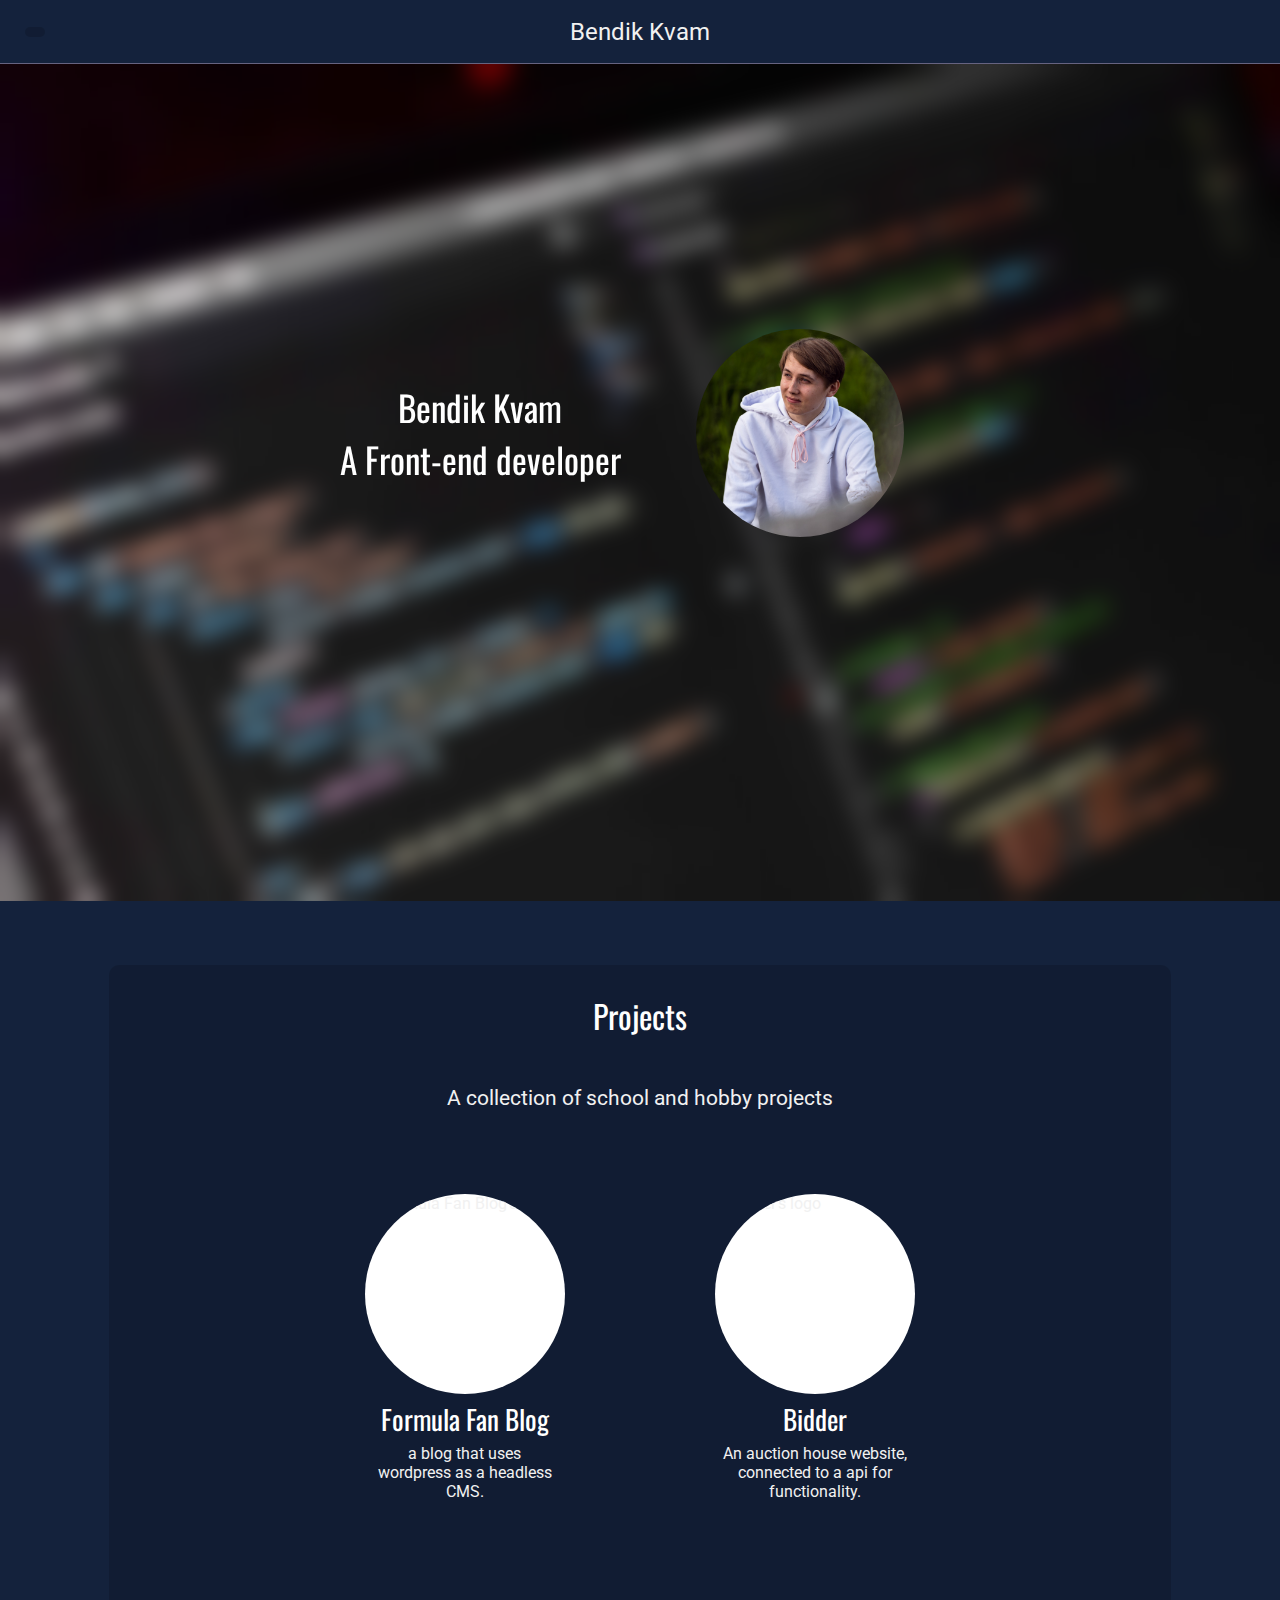
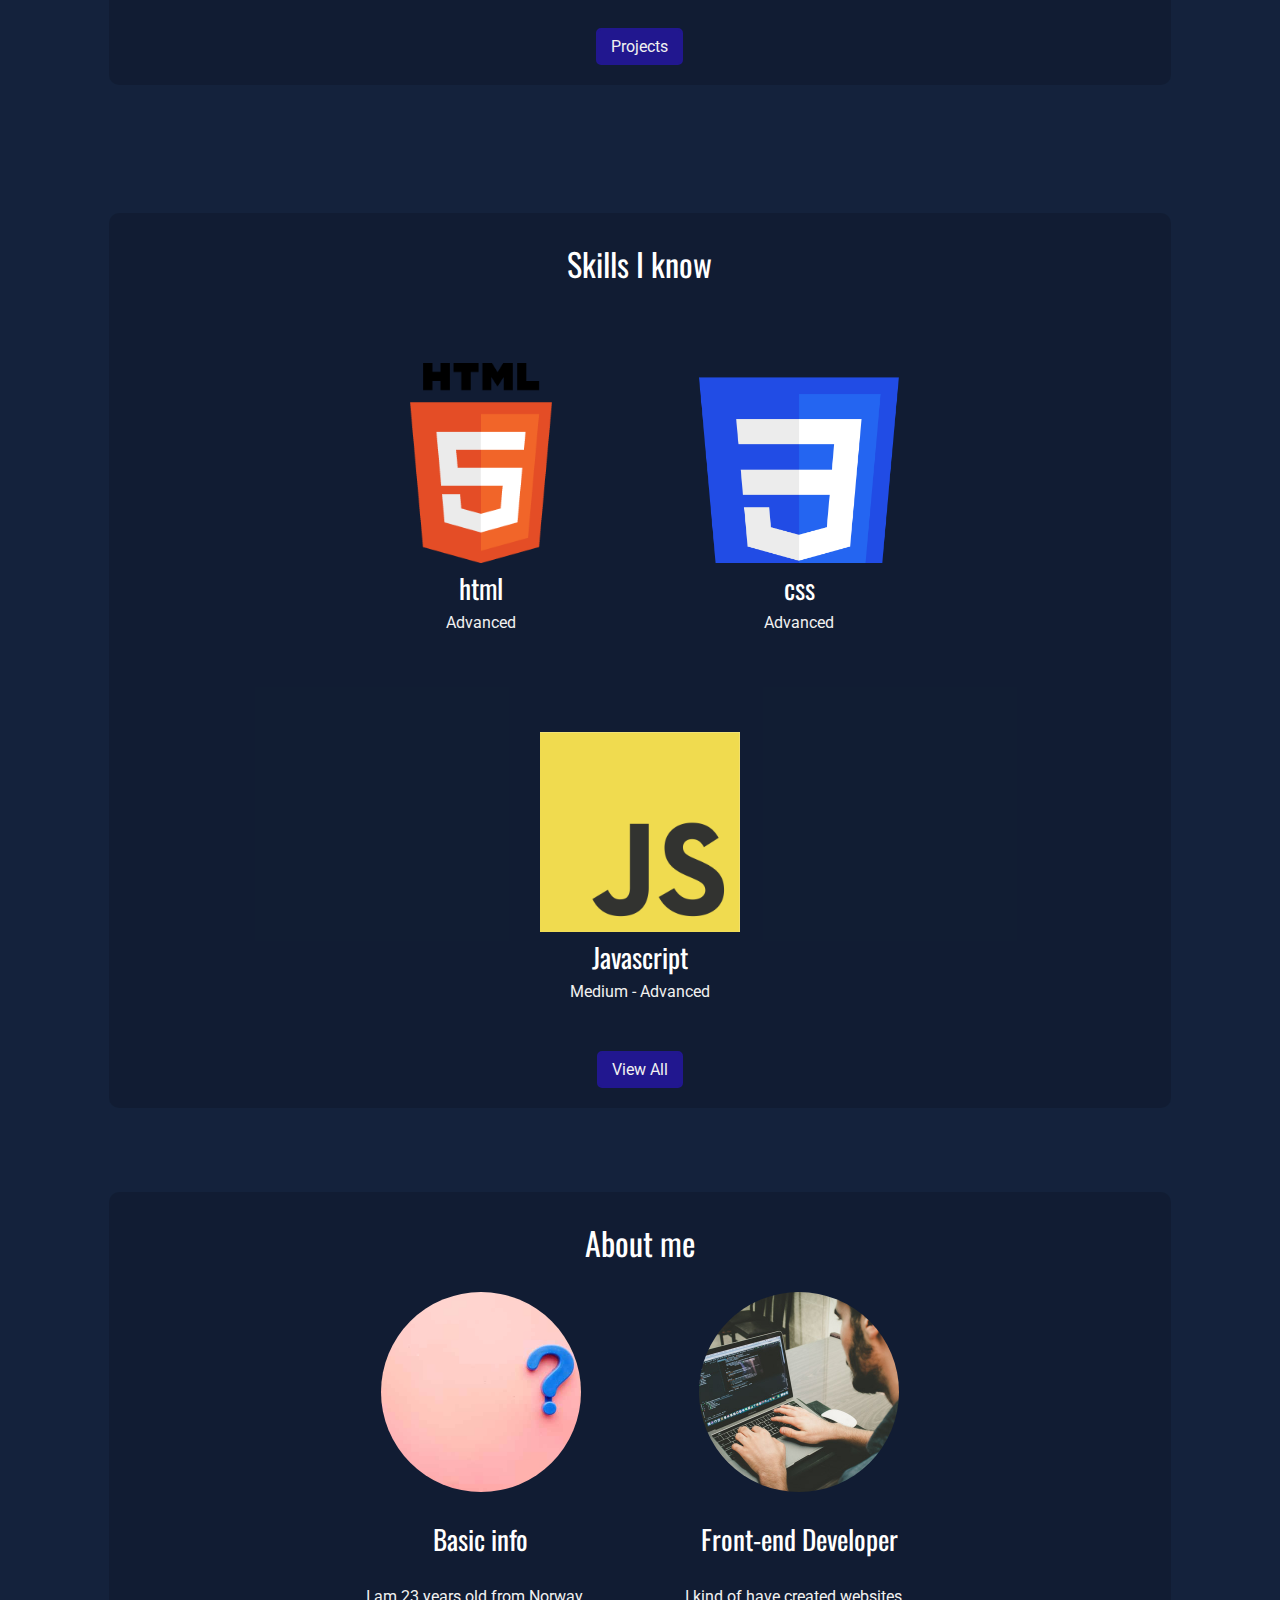
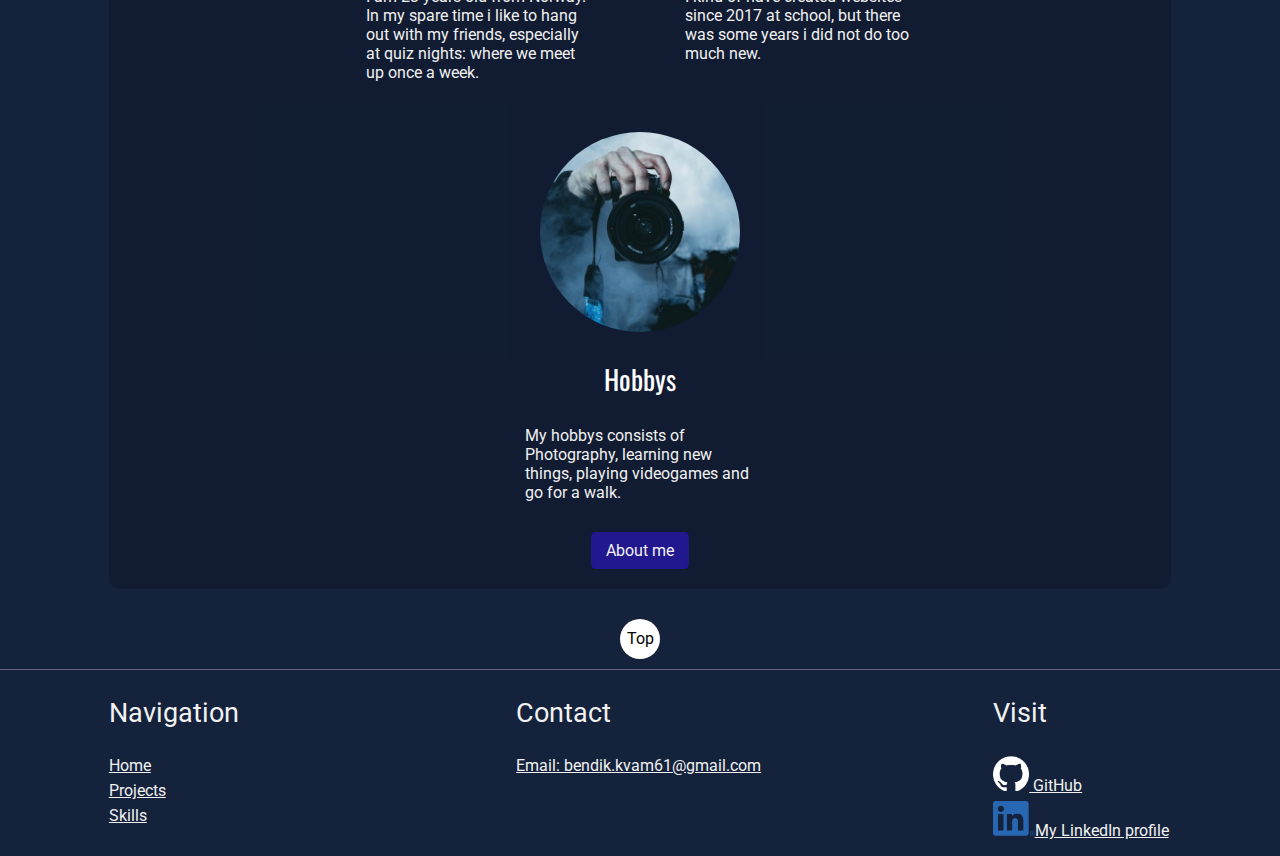
==== index.html @ dc1ea897 "Merge pull request #5 from puggen1/metaAndSEO" ====
<!DOCTYPE html>
<html lang="en">
<head>
    <meta charset="UTF-8">
    <meta http-equiv="X-UA-Compatible" content="IE=edge">
    <meta name="viewport" content="width=device-width, initial-scale=1.0">
    <meta name="description" content="This is my(Bendik kvam)'s Portfolio website, here you can find links to some of my projects. You can also find information about me, what skills i know, or contact me">
    <link rel="stylesheet" href="./assets/style/style.css">
    <link rel="preconnect" href="https://fonts.googleapis.com">
<link rel="preconnect" href="https://fonts.gstatic.com" crossorigin>
<link href="https://fonts.googleapis.com/css2?family=Oswald&family=Roboto&display=swap" rel="stylesheet">
<script src="https://kit.fontawesome.com/17aae2f01b.js" crossorigin="anonymous"></script>   

    <title>Bendik Kvam | Portfolio</title>
</head>
<body>
    <header id="top">
        <label for="navigation"> <i class="fas fa-bars"></i></label>
        <nav id="navigation">
            <button id="backNav">back icon</button>
            <p>Show me....</p>
            <ul>
                <li><a href="./index.html">Home</a></li>
                <li><a href="./projects.html">Projects</a></li>
                <li> <a href="./aboutMe.html">About me</a></li>
                <li><a href="./skills.html">My Skills</a></li>
                <li> <a href="./contact.html">Contact me</a></li>
            </ul>
        </nav>
        <a href="./index.html" id="logo">Bendik Kvam</a>
    </header>
    <main>
        <section id="hero">
            <div class="blurredBackground">
            <!--background image, blurred-->
            <h1>Bendik Kvam <br> A Front-end developer</h1>
            <img src="./assets/img/DSC00235.jpg" id="heroMe" class="rounded" alt="a picture of me(Bendik) looking to the left of the camera">
            <a href="#projectTop" id="scrollDown" aria-label="Button to scroll down to more content"><i class="fas fa-chevron-down"></i></a>
        </div>
        </section>
        <section class="content" id="projectTop">
            <h2>Projects</h2>
            <p class="subHeader">A collection of school and hobby projects</p>
            <div id="projects" class="changingContent">
               
            <!--json content here-->
            </div>
            <a class="button" href="projects.html">Projects</a>
        </section>
        <sectcion class="content">
            <h2>Skills I know</h2>
            <div id="skills" class="changingContent">
                <!--json content here-->
                
            </div>
            <a href="./skills.html" class="button">View All</a>
        </sectcion>
        <section class="content">
            <h2>
                About me
            </h2>
            <div  class="changingContent">
                <!--json content here-->
                <div id="aboutMe">

                </div>
                  
            </div>
            <a href="./aboutMe.html" class="button">About me</a>
        </section>
       
        <a href="#top" class="toTop">Top</a>
    </main>
    <footer>
        <section class="navigation">
            <h3>Navigation</h3>
            <ul>
                <li><a href="./index.html">Home</a></li>
                <li><a href="./projects.html">Projects</a></li>
                <li><a href="./skills.html">Skills</a></li>
            </ul>
        </section>
        <section class="contact">
            <h3>Contact</h3>
               <a href="mailto:bendik.kvam61@gmail.com">Email: bendik.kvam61@gmail.com</a>
        </section>
        <section class="visit">
            <h3>Visit</h3>
            <ul>
                <li><a href="https://www.github.com/puggen1"><img src="./assets/img/github-mark-white.png" alt="the GitHub logo"> GitHub</a></li>
                <li><a href="https://www.linkedin.com/in/bendik-kvam/"><img src="./assets/img/LI-In-Bug.png" alt="the LinkedIn logo">My LinkedIn profile</a></li>
            </ul>
        </section>
    </footer>
    <script type="module" src="./assets/js/script.js"></script>

</body>
</html>
---- assets/style/style.css ----
:root{
    --box-background: rgba(0,0,0,0.15);
    --main-color: #14223C;
    --button-color: #21178F;
}
html{
    scroll-behavior: smooth;
}
body{
    background-color:var(--main-color);
    margin: 0px;
    display: grid;
    grid-template-rows: auto 1fr auto;
    min-height: 100vh;
}
main{
    display: grid;
    
}
/*header*/
header{
    display: grid;
    grid-template-columns: 50px 4fr 50px;
    justify-content: space-between;
    align-items: center;
    margin: 0px;
    padding: 0px 10px;
    height: 7vh;
    border-bottom: solid 1px #666380;
    justify-items: center;
}
header #logo{
    text-decoration: none;
    margin: 0px;
    font-size: 1.5rem;
    text-align: center;
}
header i{
    color: white;
}
#toggler{
    visibility: hidden;
    width: 100%;
}
header label{
    background-color:var(--box-background);
    border-radius: 10px;
    padding: 5px 10px;
}
header label i{
    font-size: 2rem;
    color: #CDC8FF;
}
/*navigation*/
#navigation{
    display: none;
}
/*hero*/
#hero{
    margin: 0px;
    background-image: url(../img/michael-baccin-XopauR-Nagk-unsplash.jpg);
    height: 93vh;
    background-repeat: no-repeat;
    background-size: cover;
   
}
.blurredBackground{
    display: grid;
    grid-template-columns: 1fr 1fr 1fr 1fr;
    grid-template-rows: auto 100px;
    align-items: center;
    justify-items: center;
    margin: 0 auto;
    height: 100%;
    backdrop-filter: blur(12.5px);
    -webkit-backdrop-filter: blur(12.5px);
    color: var(--box-background);
}
.blurredBackground h1{
    grid-column: 2/3;
}
#heroMe{
    grid-column: 3/4;
}

.rounded{
    border-radius: 50%;
    width: 65%;
}
#scrollDown{
    grid-column: 2/4;
    grid-row: 2/3;
}
#scrollDown i{
    color: white;
}
/*text styling*/

h1,h2,h3{
    color: white;
    font-family: 'Oswald', sans-serif;
    font-weight: 400;
}
h1{
    text-align: center;
    font-size: 2.2rem;

}
h2{
    font-size: 2rem;  
}
h3{
    font-size: 1.7rem
}
.subHeader{
    font-size: 1.3rem;
}
p, li, a, footer h3{
    color:#f1f1f1 ;
    font-family: 'Roboto', sans-serif;
    font-weight: 400;

}
#want h2{
text-align: center;
}
footer li, header li{
    list-style: none;
}
/*buttons / link*/
.button{
    background-color:var(--button-color);
    border-radius: 5px;
    padding: 7px 13px;
    text-decoration: none;
    border:solid 2px var(--button-color);

}
.button:hover{
    background-color: transparent;
    border:solid 2px var(--button-color);
}
#backNav{
    background-color:var(--box-background);
    color: #cdc8ff;
    border-radius: 10px;
    padding: 7px 5px;
    border: none;
}

/* content boxes and inside */
#projectTop{
    scroll-margin-top: 90px;
}
.content{
    background-color:var(--box-background);
    border-radius: 10px;
    width: 83%;
    min-height: 80vh;
    margin: 5% auto;
    display: flex;
    flex-direction: column;
    align-items: center;
}
.content:last-of-type{
    margin-bottom: 20px;
}
.content h3, .content p{
    text-align: center;
}
.content .button{
    margin: auto 0 20px 0;
}
.changingContent{
    width:60%;
    justify-content: center;
    display: flex;
    flex-wrap: wrap;
    column-gap: 10%;
    margin: auto;
}

.changingContent article{
    width: 25%;
    margin: 0;
    padding: 0;
    display: flex;
    flex-wrap: wrap;
    flex-direction: column;
    }
.changingContent h3, .changingContent .subHeader{
    text-align: center;
}
.changingContent p{
    text-align: start;
    margin: 0 auto;
    width: 90%;
}
.changingContent img{
    max-width: 100%;
    width: 200px;
    height:200px;
    margin: 0 auto;
    border-radius: 50%;
    object-fit: cover;
}
.changingContent .projectLogo{
    background-color: white;
    margin: auto;
    object-fit:contain;
}
/*project front section*/
.projectFront{
    width: 45%;
    text-decoration: none;
    display: flex;
    flex-direction: column;
}
.projectFront p{
    width: 65%;
    text-align: center;
}
.projectFront h3, .skills h3{
    margin-bottom: 5px;
        margin-top: 5px;
}

/*skills front section */
.skills{
    display: flex;
    flex-direction: column;
    text-align: center;
}
.skills p{
    text-align: center;
}
/*about front section*/
#aboutMe{
    column-gap: 10%;
    display: flex;
    
}
#aboutMe .aboutFront{
    display: flex;
    width: 100%;
    flex-direction: column;
}
/*to top*/
.toTop{
    display: block;
    color: black;
    text-decoration: none;
    background-color: white;
    width: 40px;
    height: 40px;
    box-sizing: border-box;
    border-radius: 50%;
    margin:  10px auto 10px auto;
    position: relative;
    text-align: center;
    line-height: 40px;
}
/* footer */
footer{
   
    width: 100%;
    border-top: solid 1px #666380;
    height: 15vh;
    display: grid;
    grid-template-columns: 8.5% 27.6% 27.6% 27.6% 8.5%;

}

footer > .navigation{
    grid-column: 2/3;
    margin-right: auto;
}
footer > .contact{
    grid-column: 3/4;
    margin: 0 auto;
}
footer > .visit{
    grid-column: 4/5;
    margin-left: auto;
}
footer ul{
    padding-left: 0;
}
footer li{
    margin: 6px 0 6px 0;
}
footer img{
    height: 35px;
    }


/*all project page*/
#allProjectHeader{
    text-align: center;
}
#allProject{
    display: flex;
    flex-wrap: wrap;
    width: 50%;
    margin: 0 auto 0 auto;
    column-gap: 15%;
}
#allProject a{
    display:grid;
    grid-template-areas: "image text";
    grid-template-columns: 33% 66%;
    grid-template-rows: auto;
    align-items: center;
    width: 42.5%;
    height: 150px;
    box-sizing: border-box;
    background-color:var(--box-background);
    padding: 10px 20px;
    border-radius: 5px;
    text-decoration: none;
}
#allProject a img{
grid-area: image;
 margin: 0 auto;
 width: 75px;
 height: 75px;
 background-color: white;
 border-radius: 50%;

}
#allProject .text{
    grid-area: text;
    display: flex;
    flex-direction: column;
    justify-content: space-between;
}
#allProject a h2{
    margin: 0;
    
}
#allProject a p{
    margin: 0;
    grid-area: p;
}
/*about me*/

main#aboutMe{
    flex-direction: column;
}
main#aboutMe section{
    margin: 20px auto;
    border-radius: 10px;
    justify-items: center;
    display: grid;
    grid-template-areas:
    "h2 image"
    "about image"
    "about image";
    grid-template-rows: 0.5fr 2fr 2fr ;
    grid-template-columns: 50% 50%;
    width: 50%;
    min-height: 400px;
    background-color: var(--box-background);
    
}
main#aboutMe section h2{
    grid-area: h2;
    text-align: center;
    margin-top: 5px;
}
main#aboutMe section .aboutContent{
    grid-area: about;
    width: 75%;
}
main#aboutMe section img{
    grid-area: image;
    border-radius: 5px;
    max-width: 90%;
    max-height: 90%;
    margin: auto    ;
    
    
}

/*skills*/
.skills h3, .skills p{
    text-align: center;
}
#skills h3{
    text-align: center;
}
.json{
    display: flex;
    flex-wrap: wrap;
    justify-content: center;
    background-color: var(--box-background);
    column-gap: 10%;
    width: 50%;
    margin: 0 auto;
    border-radius: 10px;
    min-height: 50vh;
    padding: 30px 0px;
}
.skills{
    width: 40%;
    text-align: center;
    margin: 50px 0;
}
.skills img{
    max-width: 100%;
    max-height: 200px;
    margin: 0 auto;
    border-radius: 0px  !important;
}

/*single project page*/

#singleProject{
    width: 50%;
    margin: 10px auto 0px auto;
    display: grid;
    column-gap: 10px;
    grid-template-columns: 66% 33%;
    grid-template-areas: "image image"
    "mainText criterias"
    "mainText links"
    "mainText learned";
}
#singleProject div, #singleProject ul{
    background-color: var(--box-background);
    border-radius: 10px;
}
#bgImage{
    background-image: url("../img/DSC00235.jpg");
    background-repeat: no-repeat;
    background-size:cover;

    grid-area: image;
}
.blur{
    display: grid;
    align-items: center;
    width: 100%;
    background: rgba(255, 255, 255, 0.1) !important;
    backdrop-filter: blur(10px) !important;
    -webkit-backdrop-filter: blur(10px) !important;

}
.screenshot{
    border-radius: 10px;
    margin: 0 auto;
    height: 80%;
    max-width: 100%;
}
#text{
    grid-area: mainText;
    padding: 0px 10% 0px 10%;
    margin-top: 1rem;
    margin-bottom: 1rem;
}
#text h1{
    margin-top: 2px;
    margin-bottom: 7px;
}
#text p:first-of-type{
    margin-top: 0px;
}
.criterias{
    grid-area: criterias;
}
.links{
    grid-area: links;
    list-style: none;
    padding-left: 25px;
    padding-bottom: 10px;

}
.links li{
    
}
.links img{
    max-width: 30px;
    max-height: 30px;
    height: 30px;
    border-radius: 50%;
}
#learned{
    grid-area: learned;
}

/*remove padding from ul*/
#learned, .criterias{
    padding-left: 25px;
    padding-bottom: 10px;
}
ul h2{
margin: 2px 0px 7px 0px;    
}
@media screen and (max-width:1600px){

    #allProject a{
        width: 47.5%;
    }
    #allProject{
        column-gap: 5%;
        width: 60%;
    }
    #aboutMe{
        flex-wrap: wrap;
        row-gap: 50px;
        justify-content: center;
    }
    #aboutMe .aboutFront{
        width: 40%;
    }
    #aboutMe .aboutFront:last-of-type{
        margin-bottom: 30px;
    }
}
@media screen and (max-width: 1440px) {
    #allProject{
        width: 60%;
    }
    #skills section div{
        width: 60%;
    }

}
/*1130 px width*/
/*most for hero front page*/
@media screen and (max-width: 1130px){
    .blurredBackground{
        grid-template-columns: 0.5fr 1fr 1fr 0.5fr;

    }
    .blurredBackground h1{
    }
    #allProject{
        width: 83%;
        column-gap: 1%;
        
    }
    #allProject a{
        width: 49.5%;
        padding:10px 5px
    }
    #projects.changingContent{
        width: 80%;
    }
    main#aboutMe section{
        width: 83%;
    }
}
@media screen and (max-width: 845px) {
    .blurredBackground{
        grid-template-columns: 0.3fr 1fr 1fr 0.3fr;

    }
    #allProject{
        width: 83%;
    }
}

@media screen and (max-width: 768px){
    .blurredBackground{
        grid-template-columns:1fr;
        grid-template-rows: 2fr 1fr auto;
    }
    .blurredBackground h1{
    grid-row: 2/3;
    grid-column: 1/2;
    }
    .blurredBackground #heroMe{
        width: 40%;
        grid-row: 1/2;
        grid-column: 1/2;
    }
    .blurredBackground #scrollDown{
        grid-row: 3/4;
        grid-column: 1/2;
        margin-bottom: 10px;
    }
    .changingContent, .changingContent #aboutMe{
        flex-direction: column;
        align-items: center;
        row-gap: 50px;
        margin-bottom: 20px;
    }
    .projectFront, .skills, #aboutMe .aboutFront{
        
        width: 100%;
    } 
    #skills section div{
        width: 83%;
    }
    #aboutMe section{
        width: 83%;
    }
    #singleProject{
        width: 83%;
        grid-template-columns: 50% 50%;
        grid-template-areas: "image image "
        "mainText mainText"
        "criterias links"
        "learned .";
    }
    #allProject a{
     width: 100%;
     height: 200px;
    }
    #allProject a img{
        height: 100px;
        width: 100px;
    }
    footer{
        grid-template-columns: 5% 45% 45% 5%;
        grid-template-rows: auto auto;
    }
    footer > .contact{
        grid-column: 2/3;
        grid-row: 1/2;
        margin-left: 0;
    }
    footer > .visit{
        grid-column: 3/4;
        grid-row: 1/2;
    }
}

@media screen and (max-width: 425px){
    .blurredBackground{
        grid-template-columns:1fr;
        grid-template-rows: 46.5vh 34.65vh 11.55vh;
    }
    .blurredBackground #heroMe{
        width: 60%;
    }
    .content{
        width: 90%;
    }
    /*allcontent landingpage*/
    #projectTop .subHeader{
        display: none;
    }
    #projectTop{
        scroll-margin: 15px;
    }
    .projectFront h3, .skills h3{
        
    }
    .changingContent{
        width: 70%;
    }
    .changingContent article{
     width: 100%;
    }
    /*project all page*/
    #allProject{
        width: 90%;
    }
    #allProject a{
        width: 100%;
        grid-template-columns: 100%;
        grid-template-areas: "image"
        "text";
        margin-top:  10%;
        padding: 30px 10px;
        height: auto;
    }
    #allProject a .text{
        width: 75%;
        margin: 0 auto;
        text-align: center;
    }
        
    
    .navigation{
        grid-column: 2/4;
        grid-row: 2/3;
    }
    .navigation ul{
        display: flex;
        flex-wrap: wrap;
    }
    .navigation ul li{
        width: 50%;
    }
    footer{
        grid-template-columns: 90%;
        margin: 0 auto;
        max-width: 100%;
        height: auto;
        justify-content: center;
        }
    footer > .contact{
        grid-column: 1/2;
        grid-row: 1/2;
    }
    footer > .visit{
        grid-column: 1/2;
        grid-row: 2/3;
        margin-left: 0;
    }
    footer > .navigation{
        grid-column: 1/2;
        grid-row: 3/4;
    }
    #singleProject{
        grid-template-columns: 100%;
        grid-template-areas: "image"
        "mainText"
        "criterias"
        "links"
        "learned";
    }
    #bgImage{
        max-width: 100%;
        height: 250px;
        background-position: center;
    }
    .blur{
        height: 100%;
        width: 100%;
    }
    .screenshot{
        height: 200px;
        width: 90%;
    }
    main#aboutMe section{
        grid-template-columns: 100%;
        grid-template-areas: "h2"
        "image"
        "about";
        height: auto;
        grid-template-rows: auto auto auto;
    }
    main#aboutMe section img{
        height: 200px;
        width: 100%;
        object-fit: cover;
    }
    main#aboutMe section h2{
        margin-bottom: 5px;
    }
}
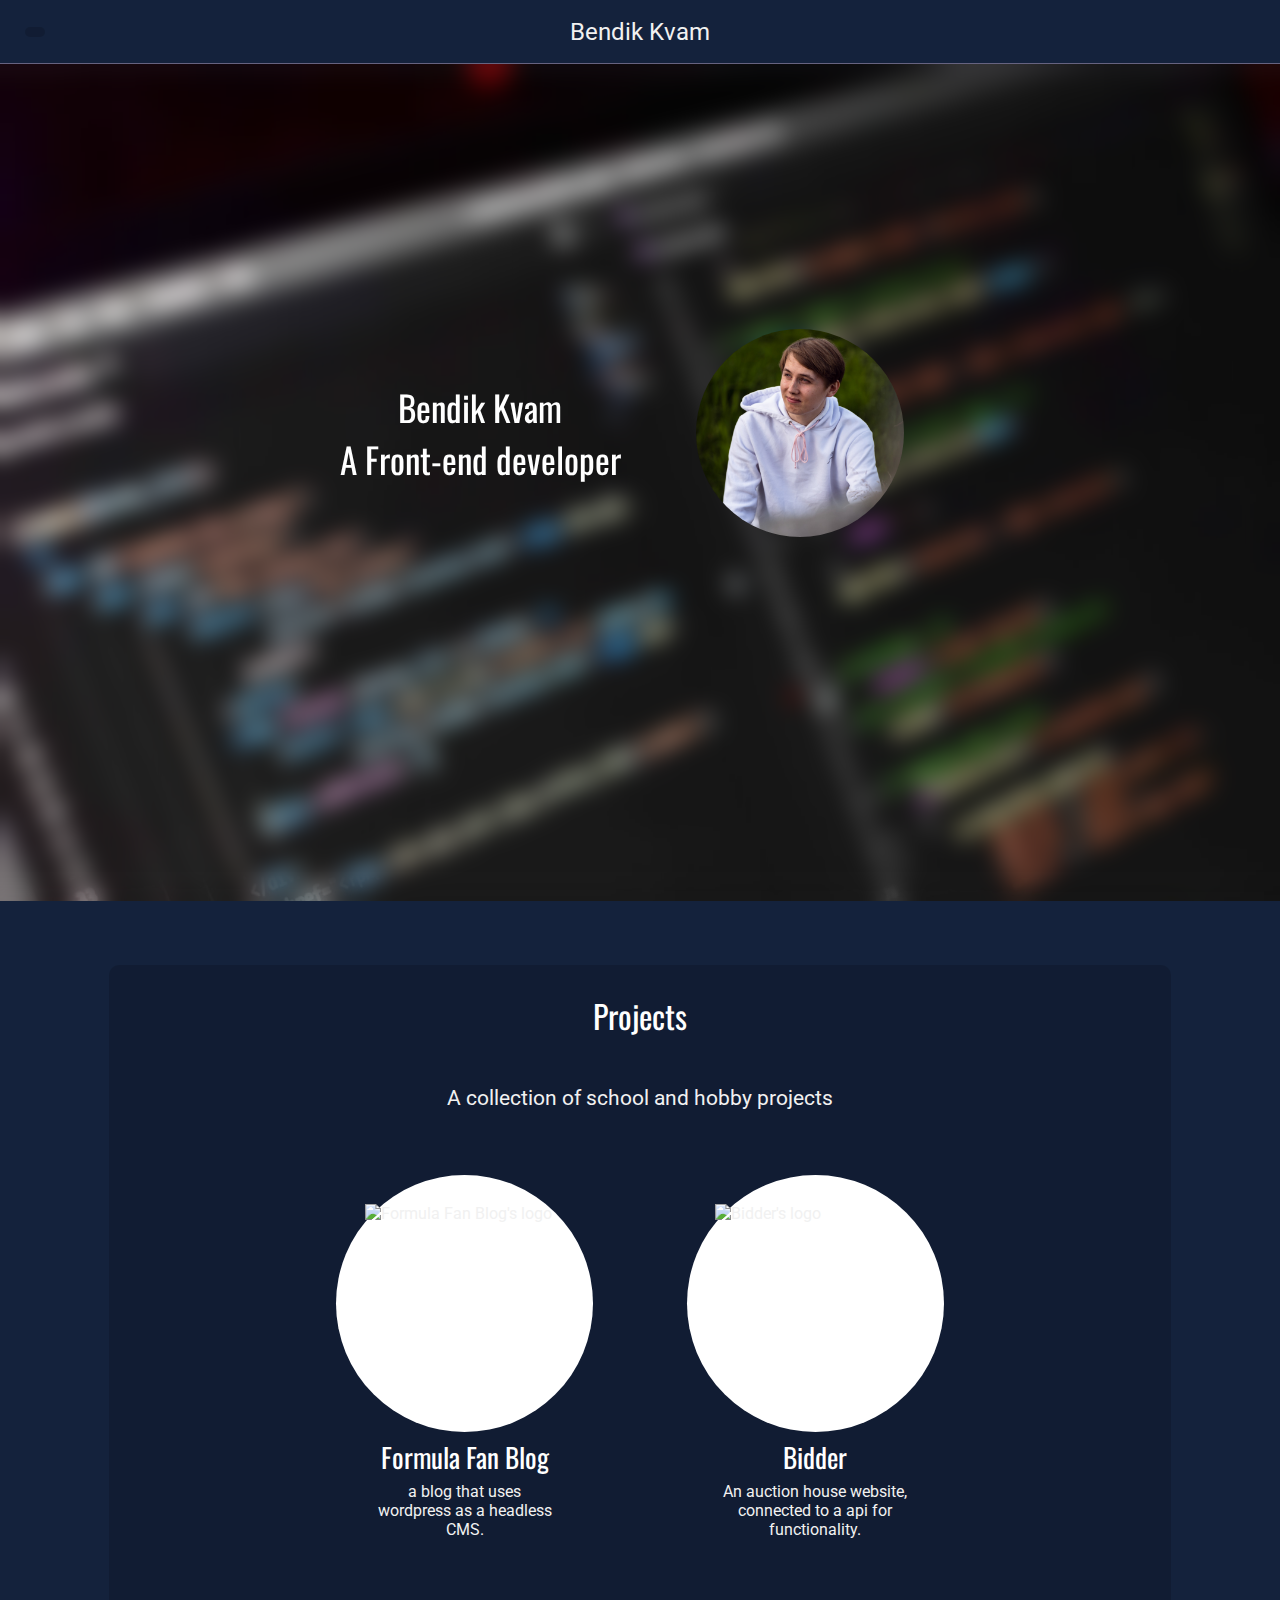
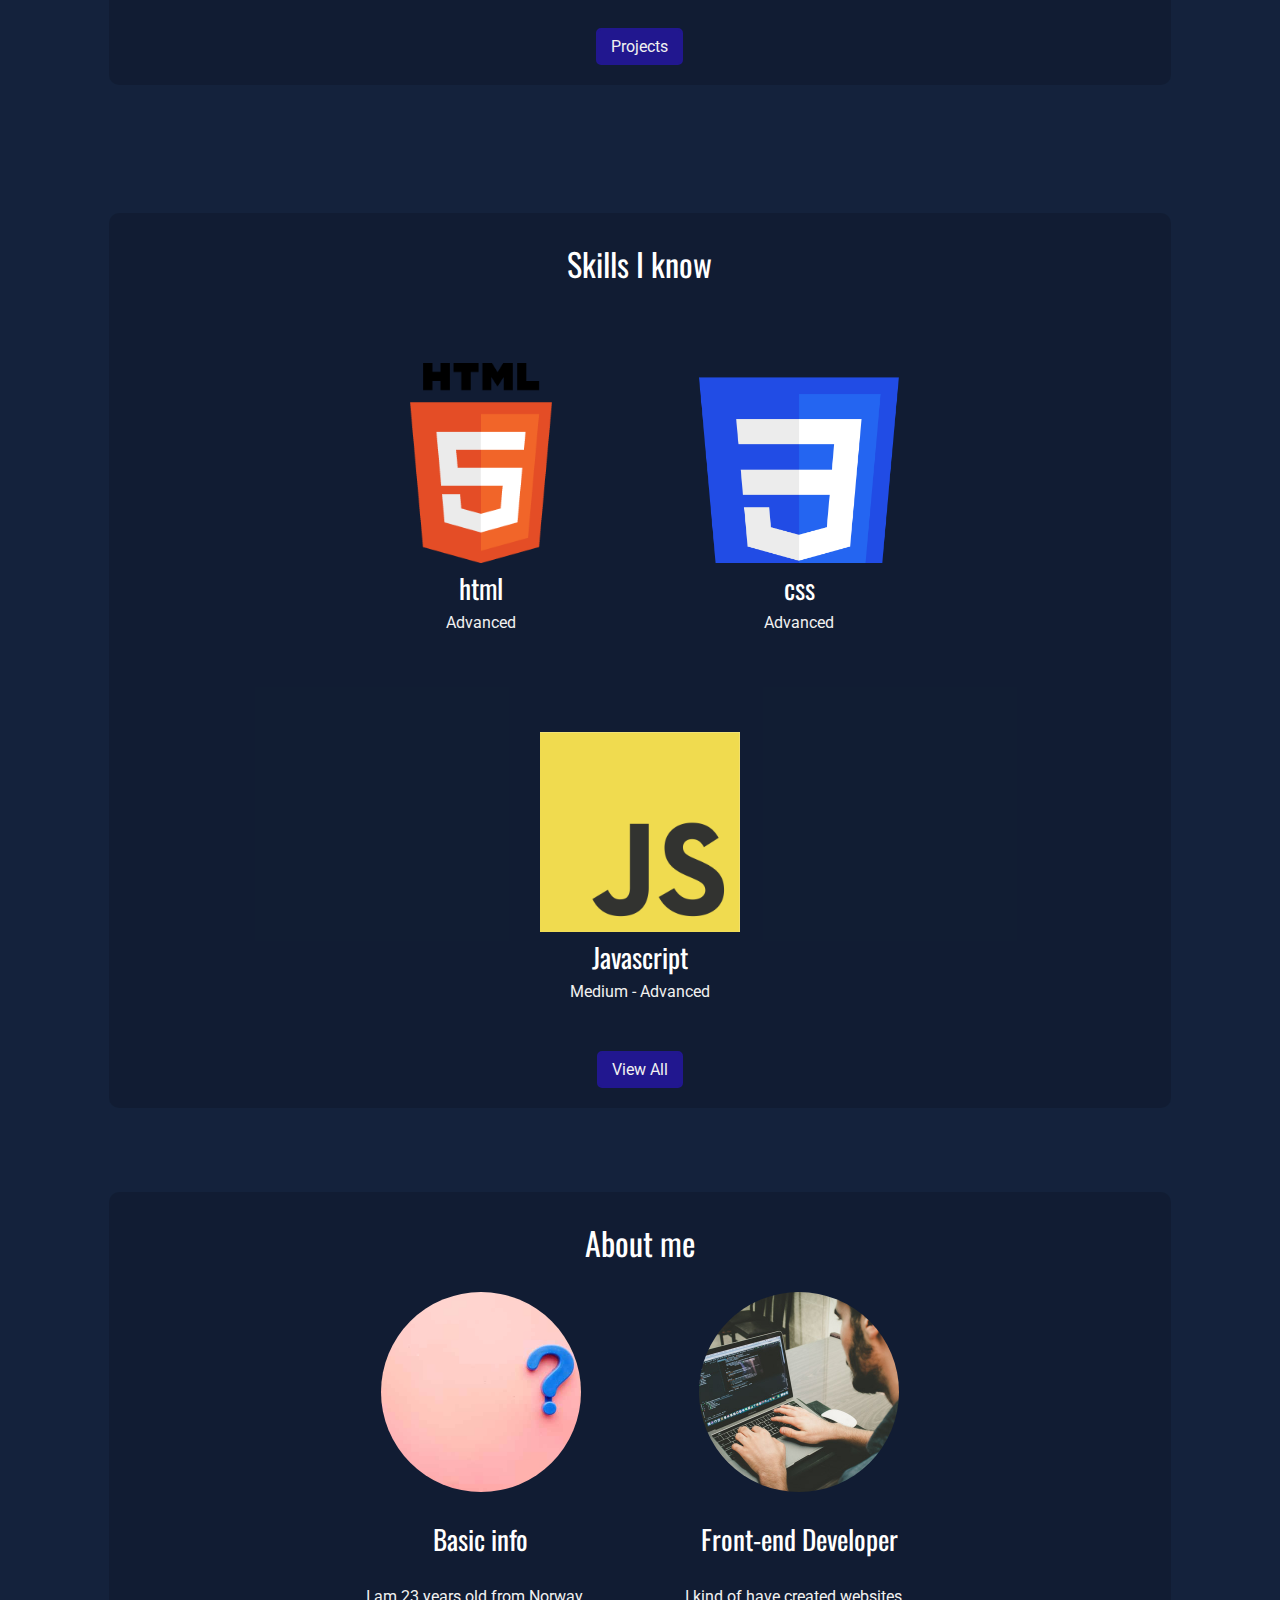
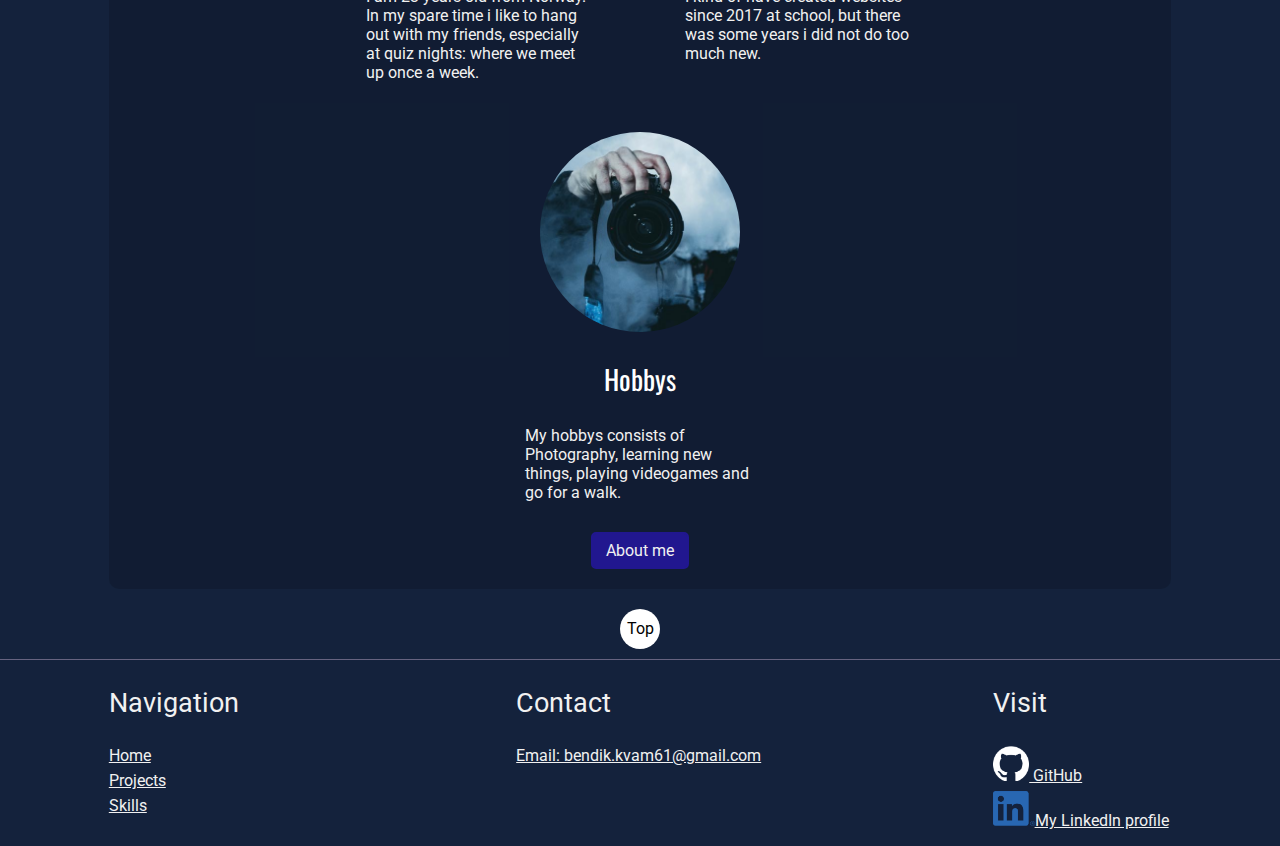
==== commit 842c544f: "fixed css duplicates and html mistakes" ====
--- a/index.html
+++ b/index.html
@@ -27,20 +27,20 @@
                 <li> <a href="./contact.html">Contact me</a></li>
             </ul>
         </nav>
-        <a href="./index.html" id="logo">Bendik Kvam</a>
+        <a href="./index.html" class="centerHeader" id="logo">Bendik Kvam</a>
     </header>
     <main>
         <section id="hero">
             <div class="blurredBackground">
             <!--background image, blurred-->
-            <h1>Bendik Kvam <br> A Front-end developer</h1>
+            <h1 class="centerHeader">Bendik Kvam <br> A Front-end developer</h1>
             <img src="./assets/img/DSC00235.jpg" id="heroMe" class="rounded" alt="a picture of me(Bendik) looking to the left of the camera">
             <a href="#projectTop" id="scrollDown" aria-label="Button to scroll down to more content"><i class="fas fa-chevron-down"></i></a>
         </div>
         </section>
         <section class="content" id="projectTop">
             <h2>Projects</h2>
-            <p class="subHeader">A collection of school and hobby projects</p>
+            <p class="subHeader centerHeader">A collection of school and hobby projects</p>
             <div id="projects" class="changingContent">
                
             <!--json content here-->
@@ -69,7 +69,7 @@
             <a href="./aboutMe.html" class="button">About me</a>
         </section>
        
-        <a href="#top" class="toTop">Top</a>
+        <a href="#top" class="toTop centerHeader">Top</a>
     </main>
     <footer>
         <section class="navigation">
--- a/assets/style/style.css
+++ b/assets/style/style.css
@@ -2,6 +2,7 @@
     --box-background: rgba(0,0,0,0.15);
     --main-color: #14223C;
     --button-color: #21178F;
+    --icon-Color:#CDC8FF;
 }
 html{
     scroll-behavior: smooth;
@@ -33,14 +34,9 @@
     text-decoration: none;
     margin: 0px;
     font-size: 1.5rem;
-    text-align: center;
 }
 header i{
     color: white;
-}
-#toggler{
-    visibility: hidden;
-    width: 100%;
 }
 header label{
     background-color:var(--box-background);
@@ -49,7 +45,7 @@
 }
 header label i{
     font-size: 2rem;
-    color: #CDC8FF;
+    color: var(--icon-Color);
 }
 /*navigation*/
 #navigation{
@@ -102,7 +98,6 @@
     font-weight: 400;
 }
 h1{
-    text-align: center;
     font-size: 2.2rem;
 
 }
@@ -121,11 +116,12 @@
     font-weight: 400;
 
 }
-#want h2{
-text-align: center;
-}
+
 footer li, header li{
     list-style: none;
+}
+.centerHeader{
+    text-align: center;
 }
 /*buttons / link*/
 .button{
@@ -142,7 +138,7 @@
 }
 #backNav{
     background-color:var(--box-background);
-    color: #cdc8ff;
+    color: var(--icon-Color);
     border-radius: 10px;
     padding: 7px 5px;
     border: none;
@@ -165,9 +161,7 @@
 .content:last-of-type{
     margin-bottom: 20px;
 }
-.content h3, .content p{
-    text-align: center;
-}
+
 .content .button{
     margin: auto 0 20px 0;
 }
@@ -188,11 +182,8 @@
     flex-wrap: wrap;
     flex-direction: column;
     }
-.changingContent h3, .changingContent .subHeader{
-    text-align: center;
-}
+
 .changingContent p{
-    text-align: start;
     margin: 0 auto;
     width: 90%;
 }
@@ -205,9 +196,18 @@
     object-fit: cover;
 }
 .changingContent .projectLogo{
+    object-fit:contain;
+    border-radius: 0% !important;
+}
+.imageBackground{
     background-color: white;
     margin: auto;
-    object-fit:contain;
+    border-radius: 50%;
+    padding: 10%;
+    display: grid;
+    align-items: center;
+    grid-area: image;
+    
 }
 /*project front section*/
 .projectFront{
@@ -218,7 +218,6 @@
 }
 .projectFront p{
     width: 65%;
-    text-align: center;
 }
 .projectFront h3, .skills h3{
     margin-bottom: 5px;
@@ -229,11 +228,8 @@
 .skills{
     display: flex;
     flex-direction: column;
-    text-align: center;
-}
-.skills p{
-    text-align: center;
-}
+}
+
 /*about front section*/
 #aboutMe{
     column-gap: 10%;
@@ -255,9 +251,8 @@
     height: 40px;
     box-sizing: border-box;
     border-radius: 50%;
-    margin:  10px auto 10px auto;
+    margin:  auto auto 10px auto;
     position: relative;
-    text-align: center;
     line-height: 40px;
 }
 /* footer */
@@ -295,9 +290,6 @@
 
 
 /*all project page*/
-#allProjectHeader{
-    text-align: center;
-}
 #allProject{
     display: flex;
     flex-wrap: wrap;
@@ -320,13 +312,9 @@
     text-decoration: none;
 }
 #allProject a img{
-grid-area: image;
  margin: 0 auto;
  width: 75px;
  height: 75px;
- background-color: white;
- border-radius: 50%;
-
 }
 #allProject .text{
     grid-area: text;
@@ -365,7 +353,6 @@
 }
 main#aboutMe section h2{
     grid-area: h2;
-    text-align: center;
     margin-top: 5px;
 }
 main#aboutMe section .aboutContent{
@@ -383,12 +370,8 @@
 }
 
 /*skills*/
-.skills h3, .skills p{
-    text-align: center;
-}
-#skills h3{
-    text-align: center;
-}
+
+
 .json{
     display: flex;
     flex-wrap: wrap;
@@ -403,7 +386,6 @@
 }
 .skills{
     width: 40%;
-    text-align: center;
     margin: 50px 0;
 }
 .skills img{
@@ -417,7 +399,7 @@
 
 #singleProject{
     width: 50%;
-    margin: 10px auto 0px auto;
+    margin: 10px auto 5px auto;
     display: grid;
     column-gap: 10px;
     grid-template-columns: 66% 33%;
@@ -431,7 +413,6 @@
     border-radius: 10px;
 }
 #bgImage{
-    background-image: url("../img/DSC00235.jpg");
     background-repeat: no-repeat;
     background-size:cover;
 
@@ -475,9 +456,6 @@
     padding-bottom: 10px;
 
 }
-.links li{
-    
-}
 .links img{
     max-width: 30px;
     max-height: 30px;
@@ -533,8 +511,6 @@
         grid-template-columns: 0.5fr 1fr 1fr 0.5fr;
 
     }
-    .blurredBackground h1{
-    }
     #allProject{
         width: 83%;
         column-gap: 1%;
@@ -587,7 +563,6 @@
         margin-bottom: 20px;
     }
     .projectFront, .skills, #aboutMe .aboutFront{
-        
         width: 100%;
     } 
     #skills section div{
@@ -645,14 +620,16 @@
     #projectTop{
         scroll-margin: 15px;
     }
-    .projectFront h3, .skills h3{
-        
-    }
+   
     .changingContent{
         width: 70%;
     }
     .changingContent article{
      width: 100%;
+    }
+    .changingContent .projectLogo{
+        width: 150px;
+        height: 150px;
     }
     /*project all page*/
     #allProject{
@@ -720,7 +697,6 @@
     }
     .blur{
         height: 100%;
-        width: 100%;
     }
     .screenshot{
         height: 200px;
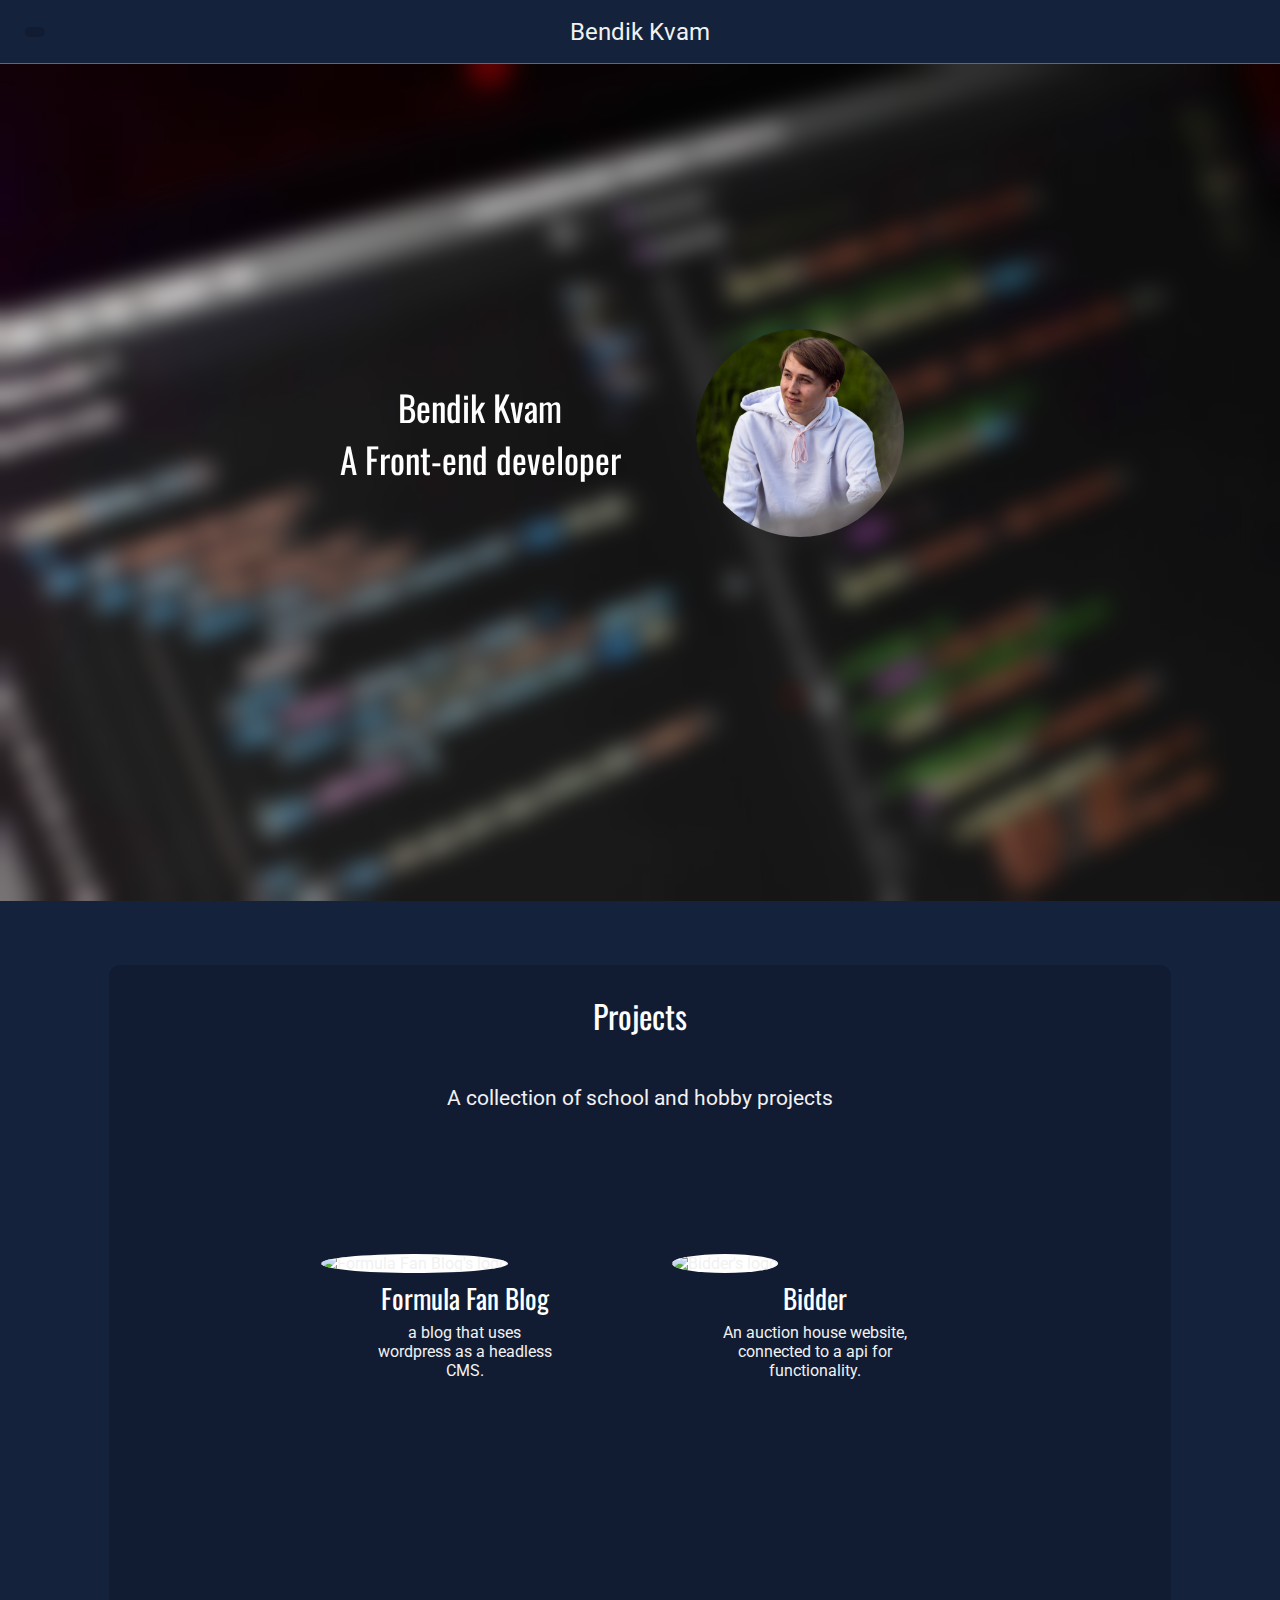
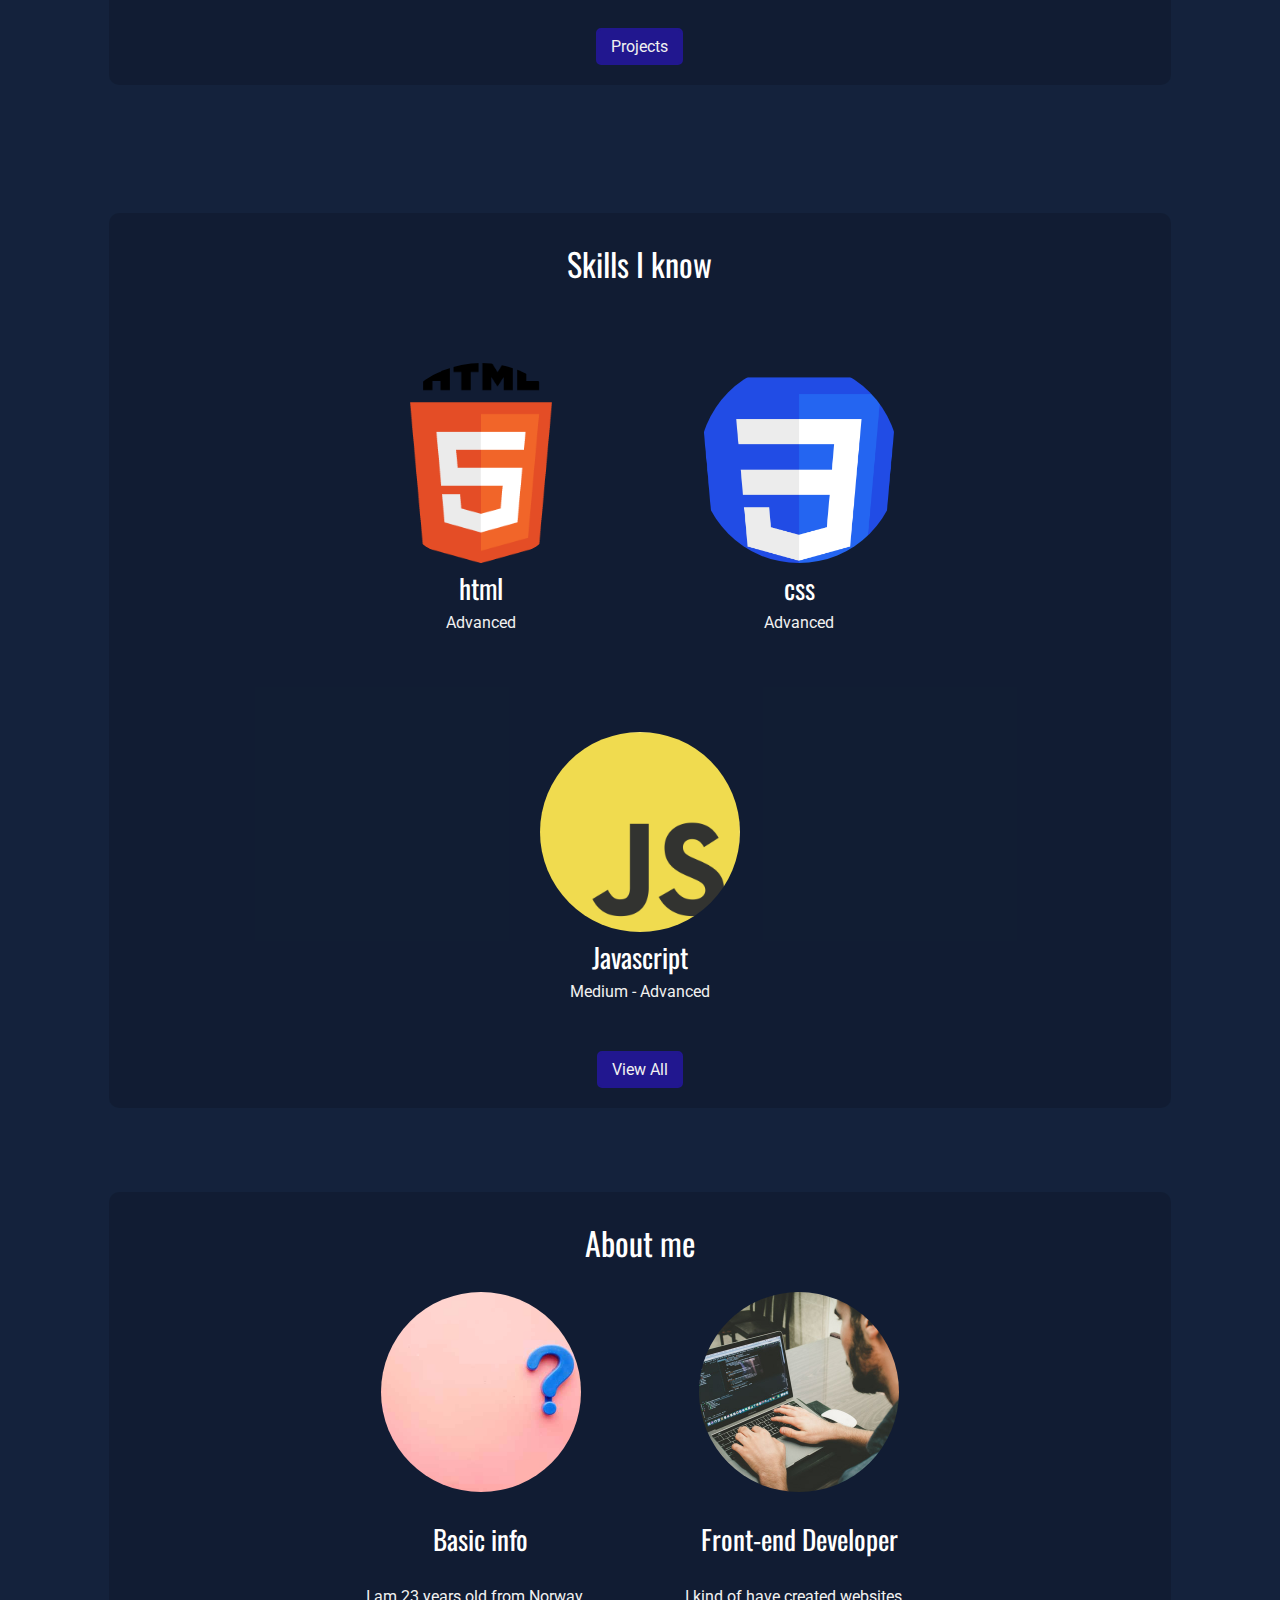
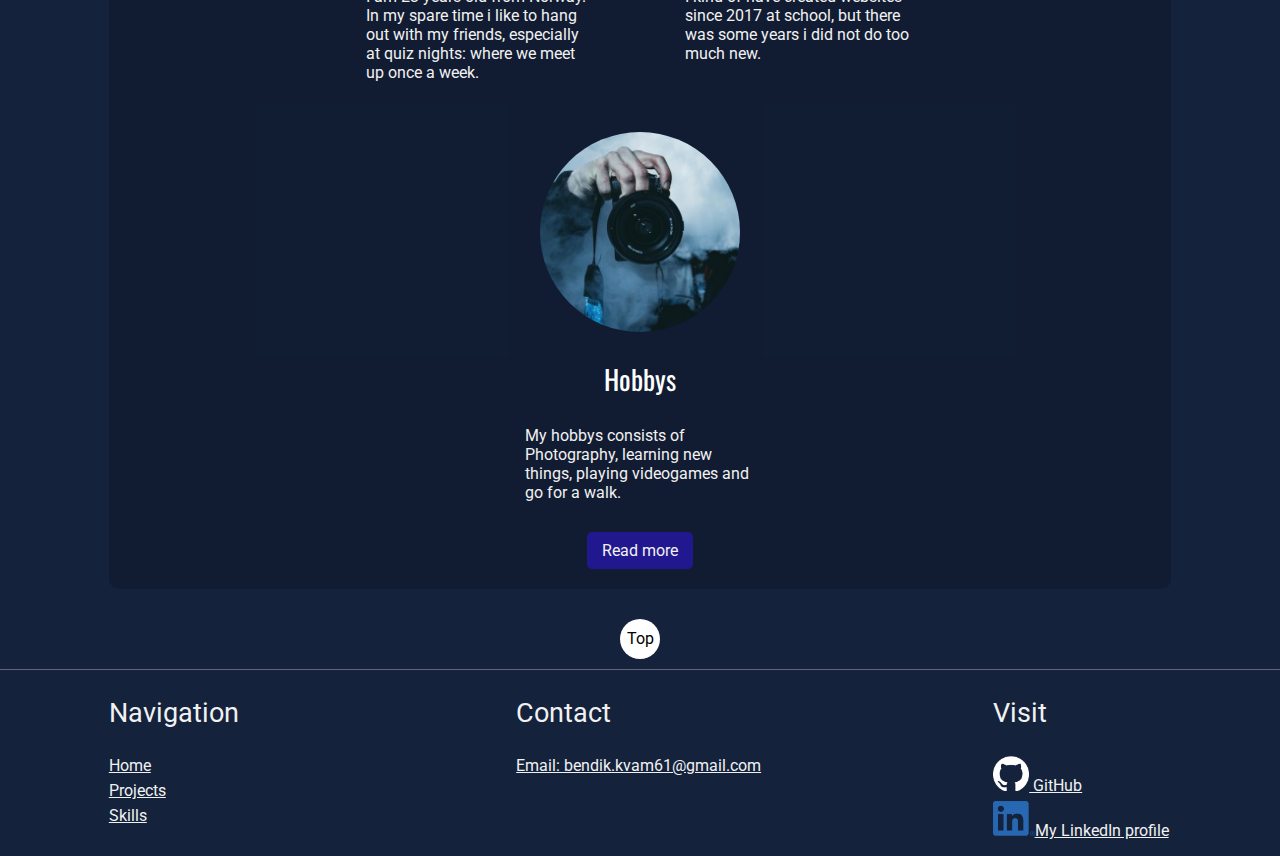
==== commit 84a12e9d: "removed nav item, cloned to every page" ====
--- a/index.html
+++ b/index.html
@@ -4,7 +4,6 @@
     <meta charset="UTF-8">
     <meta http-equiv="X-UA-Compatible" content="IE=edge">
     <meta name="viewport" content="width=device-width, initial-scale=1.0">
-    <meta name="description" content="This is my(Bendik kvam)'s Portfolio website, here you can find links to some of my projects. You can also find information about me, what skills i know, or contact me">
     <link rel="stylesheet" href="./assets/style/style.css">
     <link rel="preconnect" href="https://fonts.googleapis.com">
 <link rel="preconnect" href="https://fonts.gstatic.com" crossorigin>
@@ -17,30 +16,34 @@
     <header id="top">
         <label for="navigation"> <i class="fas fa-bars"></i></label>
         <nav id="navigation">
-            <button id="backNav">back icon</button>
+            <section id="navContent">
+            <div id="topOfNav" class="hidden">
+            <button id="backNav"><i class="fas fa-arrow-left"></i></button>
             <p>Show me....</p>
-            <ul>
+            </div>
+            <ul class="hidden">
                 <li><a href="./index.html">Home</a></li>
                 <li><a href="./projects.html">Projects</a></li>
                 <li> <a href="./aboutMe.html">About me</a></li>
                 <li><a href="./skills.html">My Skills</a></li>
-                <li> <a href="./contact.html">Contact me</a></li>
             </ul>
+        </section>
         </nav>
-        <a href="./index.html" class="centerHeader" id="logo">Bendik Kvam</a>
+        <a href="./index.html" id="logo">Bendik Kvam</a>
     </header>
+   
     <main>
         <section id="hero">
             <div class="blurredBackground">
             <!--background image, blurred-->
-            <h1 class="centerHeader">Bendik Kvam <br> A Front-end developer</h1>
+            <h1>Bendik Kvam <br> A Front-end developer</h1>
             <img src="./assets/img/DSC00235.jpg" id="heroMe" class="rounded" alt="a picture of me(Bendik) looking to the left of the camera">
             <a href="#projectTop" id="scrollDown" aria-label="Button to scroll down to more content"><i class="fas fa-chevron-down"></i></a>
         </div>
         </section>
         <section class="content" id="projectTop">
             <h2>Projects</h2>
-            <p class="subHeader centerHeader">A collection of school and hobby projects</p>
+            <p class="subHeader">A collection of school and hobby projects</p>
             <div id="projects" class="changingContent">
                
             <!--json content here-->
@@ -66,10 +69,10 @@
                 </div>
                   
             </div>
-            <a href="./aboutMe.html" class="button">About me</a>
+            <a href="./aboutMe.html" class="button">Read more</a>
         </section>
        
-        <a href="#top" class="toTop centerHeader">Top</a>
+        <a href="#top" class="toTop">Top</a>
     </main>
     <footer>
         <section class="navigation">
@@ -87,12 +90,13 @@
         <section class="visit">
             <h3>Visit</h3>
             <ul>
-                <li><a href="https://www.github.com/puggen1"><img src="./assets/img/github-mark-white.png" alt="the GitHub logo"> GitHub</a></li>
-                <li><a href="https://www.linkedin.com/in/bendik-kvam/"><img src="./assets/img/LI-In-Bug.png" alt="the LinkedIn logo">My LinkedIn profile</a></li>
+                <li><a href="https://www.github.com/puggen1"><img src="./assets/img/github-mark-white.png"> GitHub</a></li>
+                <li><a href="https://www.linkedin.com/in/bendik-kvam/"><img src="./assets/img/LI-In-Bug.png">My LinkedIn profile</a></li>
             </ul>
         </section>
     </footer>
     <script type="module" src="./assets/js/script.js"></script>
+    <script src="assets/js/navigation/navigation.js"></script>
 
 </body>
 </html>--- a/assets/style/style.css
+++ b/assets/style/style.css
@@ -2,8 +2,8 @@
     --box-background: rgba(0,0,0,0.15);
     --main-color: #14223C;
     --button-color: #21178F;
-    --icon-Color:#CDC8FF;
-}
+}
+
 html{
     scroll-behavior: smooth;
 }
@@ -34,9 +34,14 @@
     text-decoration: none;
     margin: 0px;
     font-size: 1.5rem;
+    text-align: center;
 }
 header i{
     color: white;
+}
+#toggler{
+    visibility: hidden;
+    width: 100%;
 }
 header label{
     background-color:var(--box-background);
@@ -45,11 +50,56 @@
 }
 header label i{
     font-size: 2rem;
-    color: var(--icon-Color);
+    color: #CDC8FF;
 }
 /*navigation*/
 #navigation{
-    display: none;
+    z-index: 1;
+    width: 0px;
+    background-color: rgba(0,0,0,0.25);
+    height: 100vh;
+    position: fixed;
+    top: 0px;
+    left: 0px;
+    
+}
+#navigation li{
+    margin: 20px 0;
+}
+#navigation ul a{
+    text-decoration: none;
+    font-size: 1.5rem;
+}
+#navContent{
+    background-color: var(--main-color);
+    transition: width 0.4s linear;
+    width: 0px;
+    text-overflow:hidden ;
+    white-space: nowrap;
+    height: 100%;
+}
+.hidden{
+    pointer-events: none;
+    opacity: 0;
+    width: 0px;
+    transition: opacity 0.1s linear;
+}
+
+#topOfNav{
+    display: flex;
+    align-items: center;
+    column-gap: 20px;
+   width: 300px;
+
+}
+#topOfNav p{
+    font-size: 1.5rem;
+}
+.showNav{
+    width: 300px !important;
+}
+.showNavParent{
+    width: 100% !important;
 }
 /*hero*/
 #hero{
@@ -98,6 +148,7 @@
     font-weight: 400;
 }
 h1{
+    text-align: center;
     font-size: 2.2rem;
 
 }
@@ -119,9 +170,6 @@
 
 footer li, header li{
     list-style: none;
-}
-.centerHeader{
-    text-align: center;
 }
 /*buttons / link*/
 .button{
@@ -138,10 +186,18 @@
 }
 #backNav{
     background-color:var(--box-background);
-    color: var(--icon-Color);
+    color: #cdc8ff;
     border-radius: 10px;
-    padding: 7px 5px;
+    padding: 5px 20px;
     border: none;
+    margin-left: 10px;
+    font-size: 1.5rem;
+
+
+}
+
+#backNav:hover, #top label:hover{
+    cursor:pointer;
 }
 
 /* content boxes and inside */
@@ -161,7 +217,9 @@
 .content:last-of-type{
     margin-bottom: 20px;
 }
-
+.content h3, .content p{
+    text-align: center;
+}
 .content .button{
     margin: auto 0 20px 0;
 }
@@ -182,8 +240,11 @@
     flex-wrap: wrap;
     flex-direction: column;
     }
-
+.changingContent h3, .changingContent .subHeader{
+    text-align: center;
+}
 .changingContent p{
+    text-align: start;
     margin: 0 auto;
     width: 90%;
 }
@@ -196,18 +257,9 @@
     object-fit: cover;
 }
 .changingContent .projectLogo{
-    object-fit:contain;
-    border-radius: 0% !important;
-}
-.imageBackground{
     background-color: white;
     margin: auto;
-    border-radius: 50%;
-    padding: 10%;
-    display: grid;
-    align-items: center;
-    grid-area: image;
-    
+    object-fit:contain;
 }
 /*project front section*/
 .projectFront{
@@ -218,6 +270,7 @@
 }
 .projectFront p{
     width: 65%;
+    text-align: center;
 }
 .projectFront h3, .skills h3{
     margin-bottom: 5px;
@@ -228,8 +281,11 @@
 .skills{
     display: flex;
     flex-direction: column;
-}
-
+    text-align: center;
+}
+.skills p{
+    text-align: center;
+}
 /*about front section*/
 #aboutMe{
     column-gap: 10%;
@@ -251,8 +307,9 @@
     height: 40px;
     box-sizing: border-box;
     border-radius: 50%;
-    margin:  auto auto 10px auto;
+    margin:  10px auto 10px auto;
     position: relative;
+    text-align: center;
     line-height: 40px;
 }
 /* footer */
@@ -290,6 +347,9 @@
 
 
 /*all project page*/
+#allProjectHeader{
+    text-align: center;
+}
 #allProject{
     display: flex;
     flex-wrap: wrap;
@@ -312,9 +372,13 @@
     text-decoration: none;
 }
 #allProject a img{
+grid-area: image;
  margin: 0 auto;
  width: 75px;
  height: 75px;
+ background-color: white;
+ border-radius: 50%;
+
 }
 #allProject .text{
     grid-area: text;
@@ -353,6 +417,7 @@
 }
 main#aboutMe section h2{
     grid-area: h2;
+    text-align: center;
     margin-top: 5px;
 }
 main#aboutMe section .aboutContent{
@@ -370,8 +435,12 @@
 }
 
 /*skills*/
-
-
+.skills h3, .skills p{
+    text-align: center;
+}
+#skills h3{
+    text-align: center;
+}
 .json{
     display: flex;
     flex-wrap: wrap;
@@ -386,20 +455,20 @@
 }
 .skills{
     width: 40%;
+    text-align: center;
     margin: 50px 0;
 }
 .skills img{
     max-width: 100%;
     max-height: 200px;
     margin: 0 auto;
-    border-radius: 0px  !important;
 }
 
 /*single project page*/
 
 #singleProject{
     width: 50%;
-    margin: 10px auto 5px auto;
+    margin: 10px auto 0px auto;
     display: grid;
     column-gap: 10px;
     grid-template-columns: 66% 33%;
@@ -413,6 +482,7 @@
     border-radius: 10px;
 }
 #bgImage{
+    background-image: url("../img/DSC00235.jpg");
     background-repeat: no-repeat;
     background-size:cover;
 
@@ -456,6 +526,7 @@
     padding-bottom: 10px;
 
 }
+
 .links img{
     max-width: 30px;
     max-height: 30px;
@@ -563,6 +634,7 @@
         margin-bottom: 20px;
     }
     .projectFront, .skills, #aboutMe .aboutFront{
+        
         width: 100%;
     } 
     #skills section div{
@@ -603,6 +675,12 @@
 }
 
 @media screen and (max-width: 425px){
+    .showNav{
+        width: 100vw !important;
+    }
+    .showNavParent{
+        width: 0px!important;
+    }
     .blurredBackground{
         grid-template-columns:1fr;
         grid-template-rows: 46.5vh 34.65vh 11.55vh;
@@ -620,16 +698,14 @@
     #projectTop{
         scroll-margin: 15px;
     }
-   
+    .projectFront h3, .skills h3{
+        
+    }
     .changingContent{
         width: 70%;
     }
     .changingContent article{
      width: 100%;
-    }
-    .changingContent .projectLogo{
-        width: 150px;
-        height: 150px;
     }
     /*project all page*/
     #allProject{
@@ -697,6 +773,7 @@
     }
     .blur{
         height: 100%;
+        width: 100%;
     }
     .screenshot{
         height: 200px;
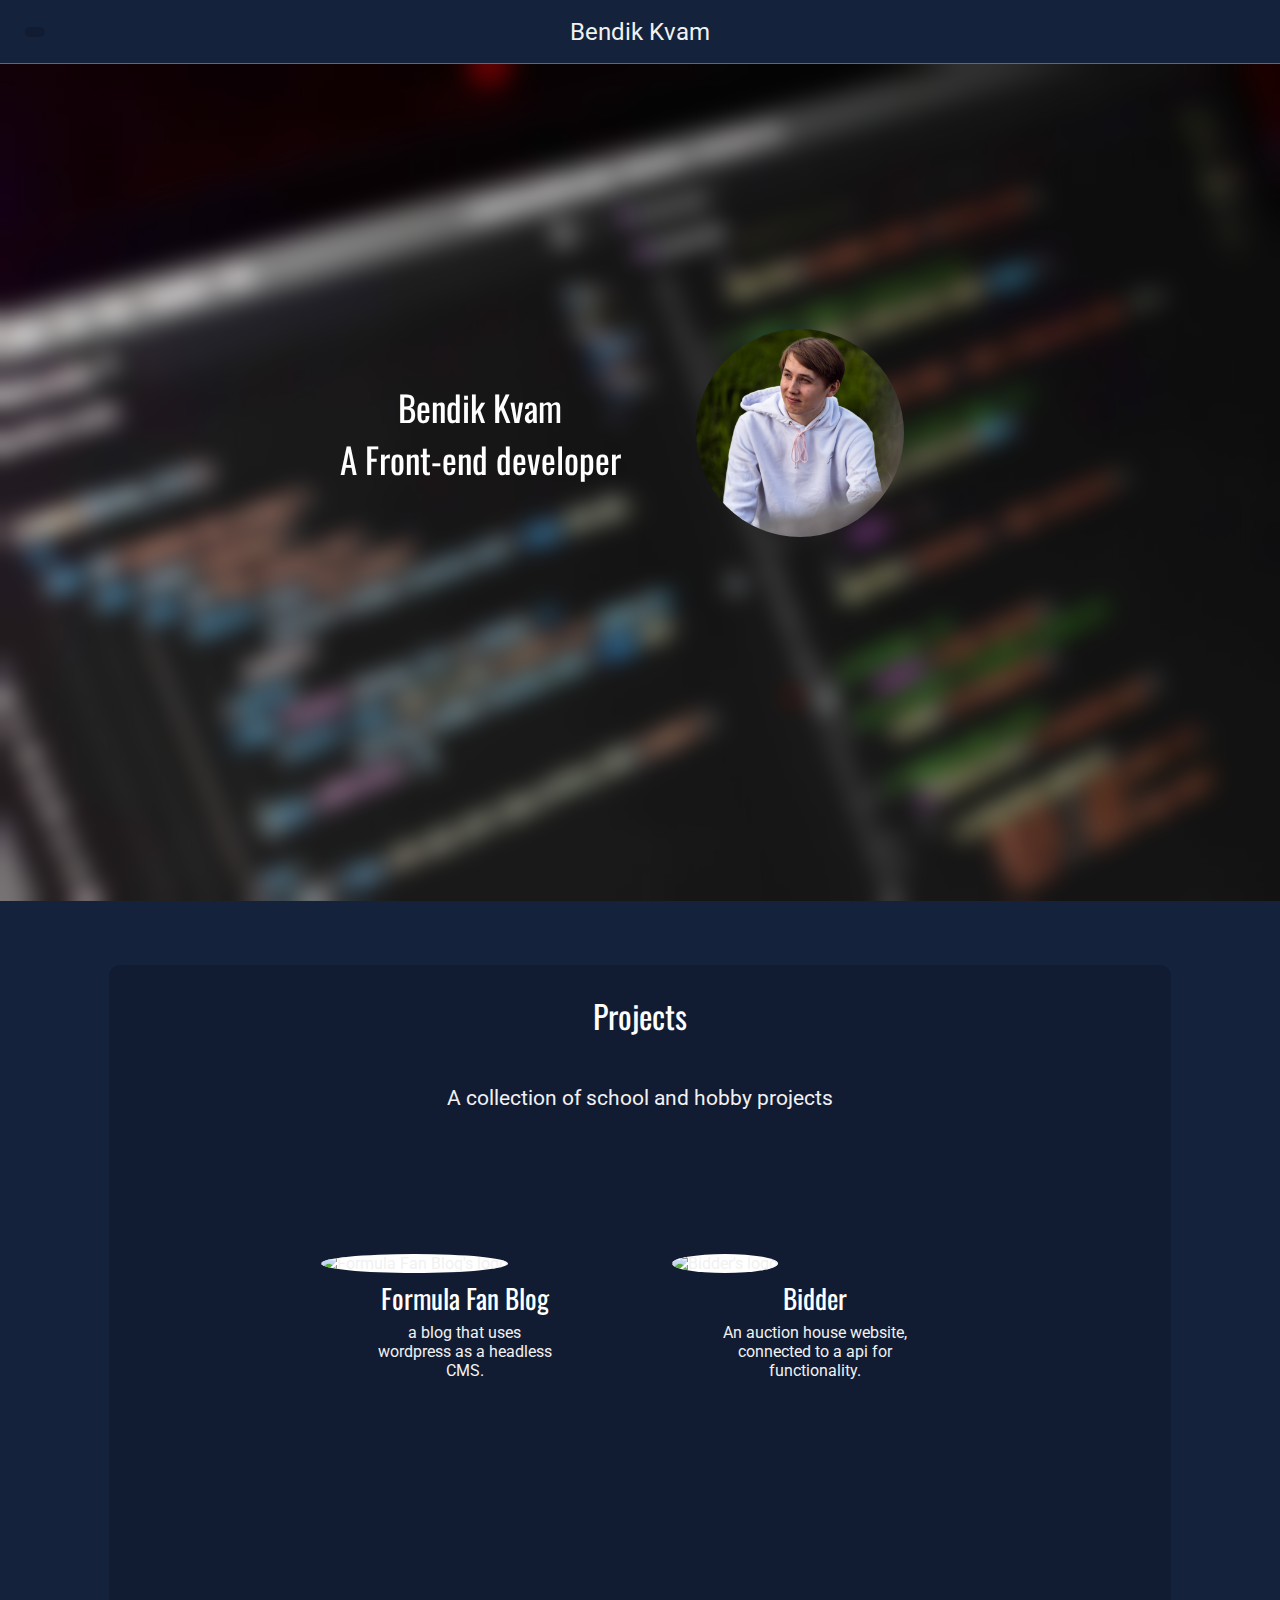
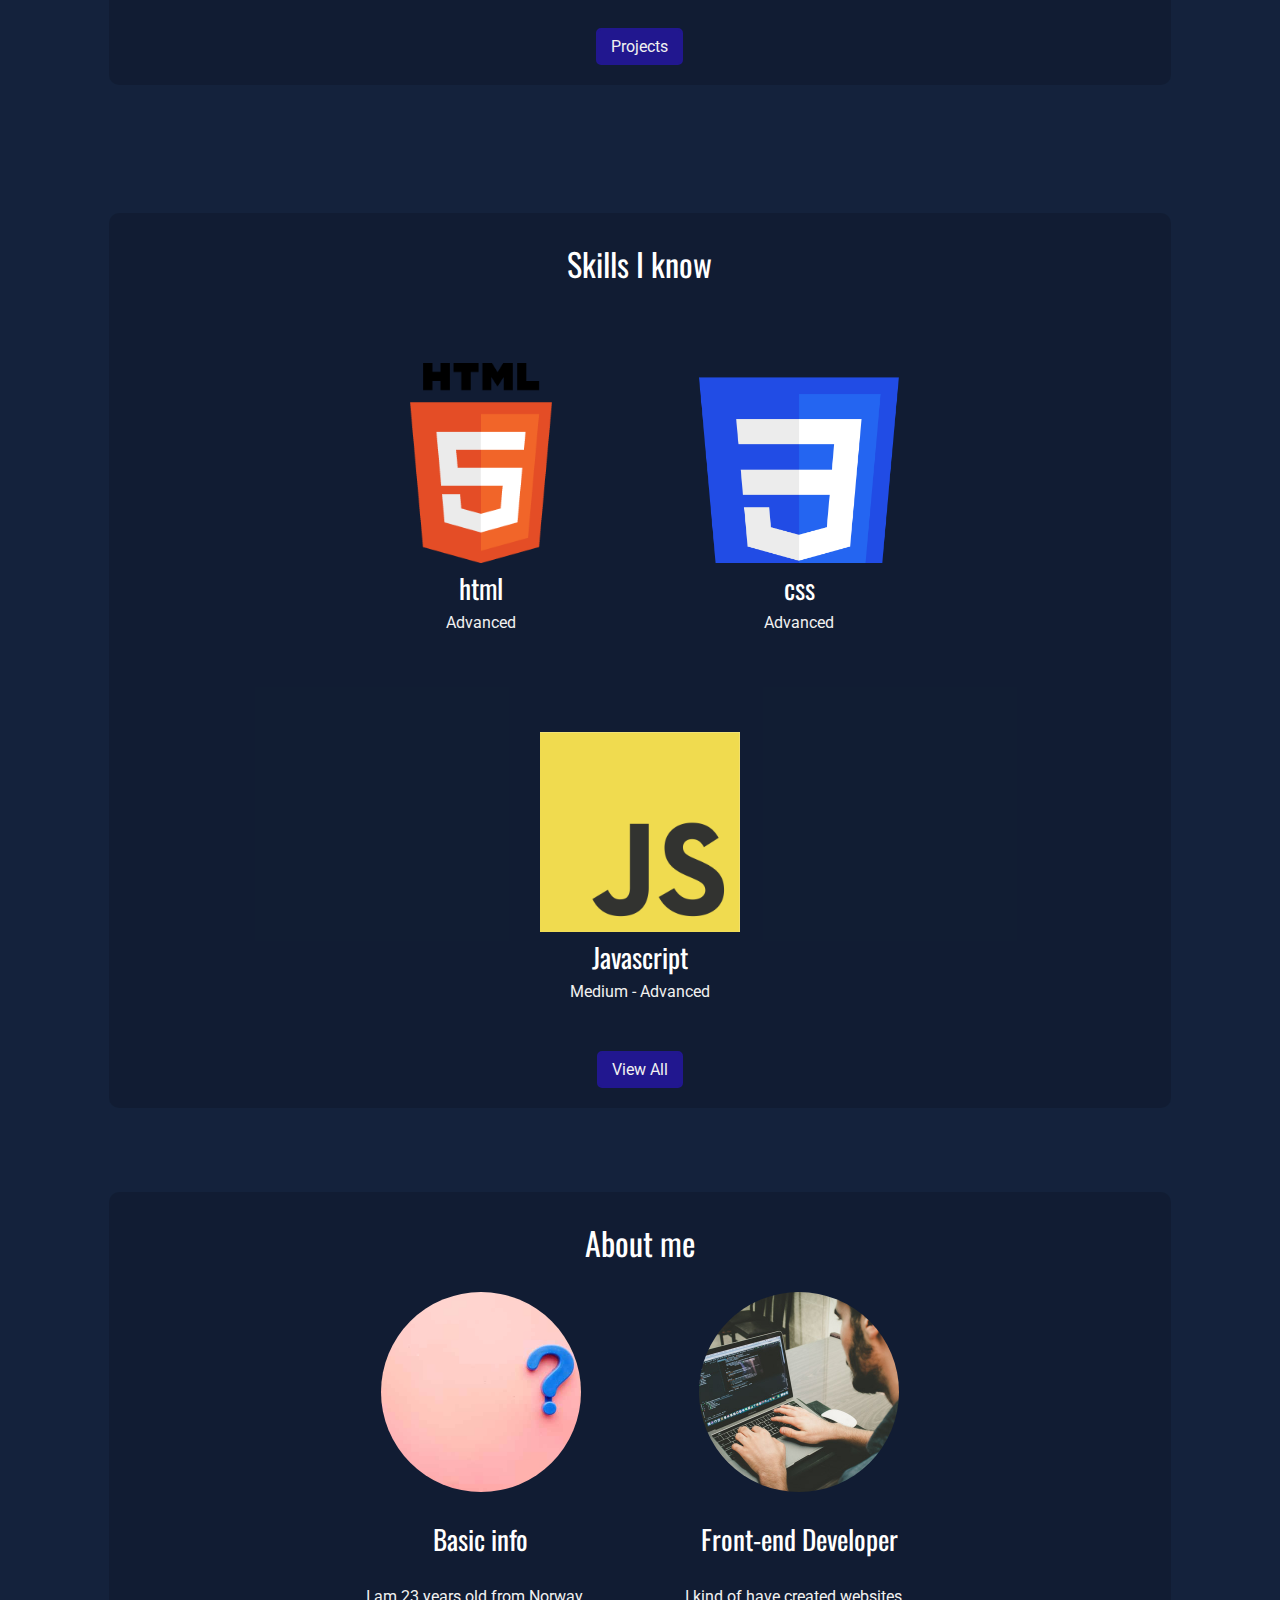
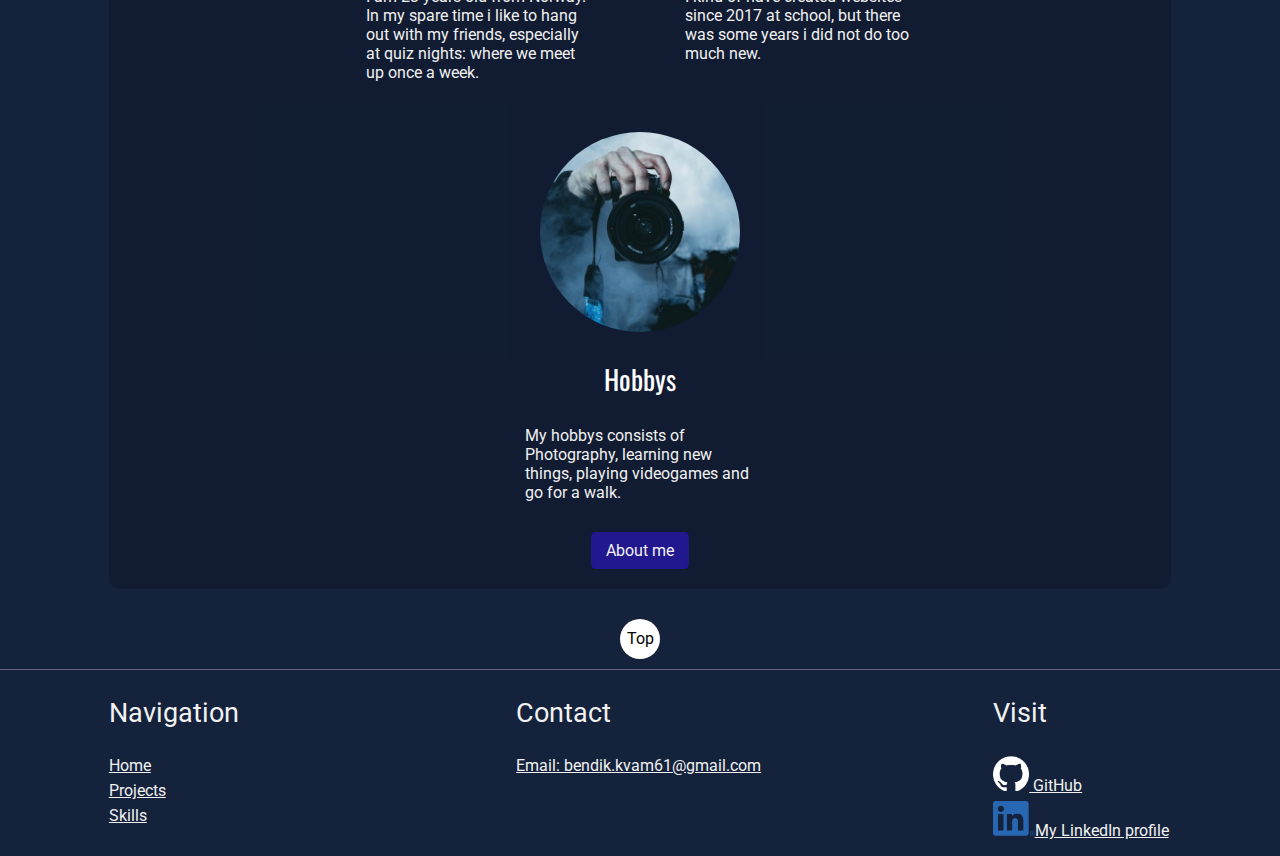
==== commit d5f69a32: "Merge pull request #6 from puggen1/navJavascript" ====
--- a/index.html
+++ b/index.html
@@ -4,6 +4,7 @@
     <meta charset="UTF-8">
     <meta http-equiv="X-UA-Compatible" content="IE=edge">
     <meta name="viewport" content="width=device-width, initial-scale=1.0">
+    <meta name="description" content="This is my(Bendik kvam)'s Portfolio website, here you can find links to some of my projects. You can also find information about me, what skills i know, or contact me">
     <link rel="stylesheet" href="./assets/style/style.css">
     <link rel="preconnect" href="https://fonts.googleapis.com">
 <link rel="preconnect" href="https://fonts.gstatic.com" crossorigin>
@@ -69,7 +70,7 @@
                 </div>
                   
             </div>
-            <a href="./aboutMe.html" class="button">Read more</a>
+            <a href="./aboutMe.html" class="button">About me</a>
         </section>
        
         <a href="#top" class="toTop">Top</a>
@@ -90,8 +91,8 @@
         <section class="visit">
             <h3>Visit</h3>
             <ul>
-                <li><a href="https://www.github.com/puggen1"><img src="./assets/img/github-mark-white.png"> GitHub</a></li>
-                <li><a href="https://www.linkedin.com/in/bendik-kvam/"><img src="./assets/img/LI-In-Bug.png">My LinkedIn profile</a></li>
+                <li><a href="https://www.github.com/puggen1"><img src="./assets/img/github-mark-white.png" alt="the GitHub logo"> GitHub</a></li>
+                <li><a href="https://www.linkedin.com/in/bendik-kvam/"><img src="./assets/img/LI-In-Bug.png" alt="the LinkedIn logo">My LinkedIn profile</a></li>
             </ul>
         </section>
     </footer>
--- a/assets/style/style.css
+++ b/assets/style/style.css
@@ -72,7 +72,7 @@
 }
 #navContent{
     background-color: var(--main-color);
-    transition: width 0.4s linear;
+    transition: width 0.4s ease-in-out;
     width: 0px;
     text-overflow:hidden ;
     white-space: nowrap;
@@ -82,7 +82,7 @@
     pointer-events: none;
     opacity: 0;
     width: 0px;
-    transition: opacity 0.1s linear;
+    transition: opacity 0.1s ease-in-out;
 }
 
 #topOfNav{
@@ -167,7 +167,9 @@
     font-weight: 400;
 
 }
-
+#want h2{
+text-align: center;
+}
 footer li, header li{
     list-style: none;
 }
@@ -462,6 +464,7 @@
     max-width: 100%;
     max-height: 200px;
     margin: 0 auto;
+    border-radius: 0px  !important;
 }
 
 /*single project page*/
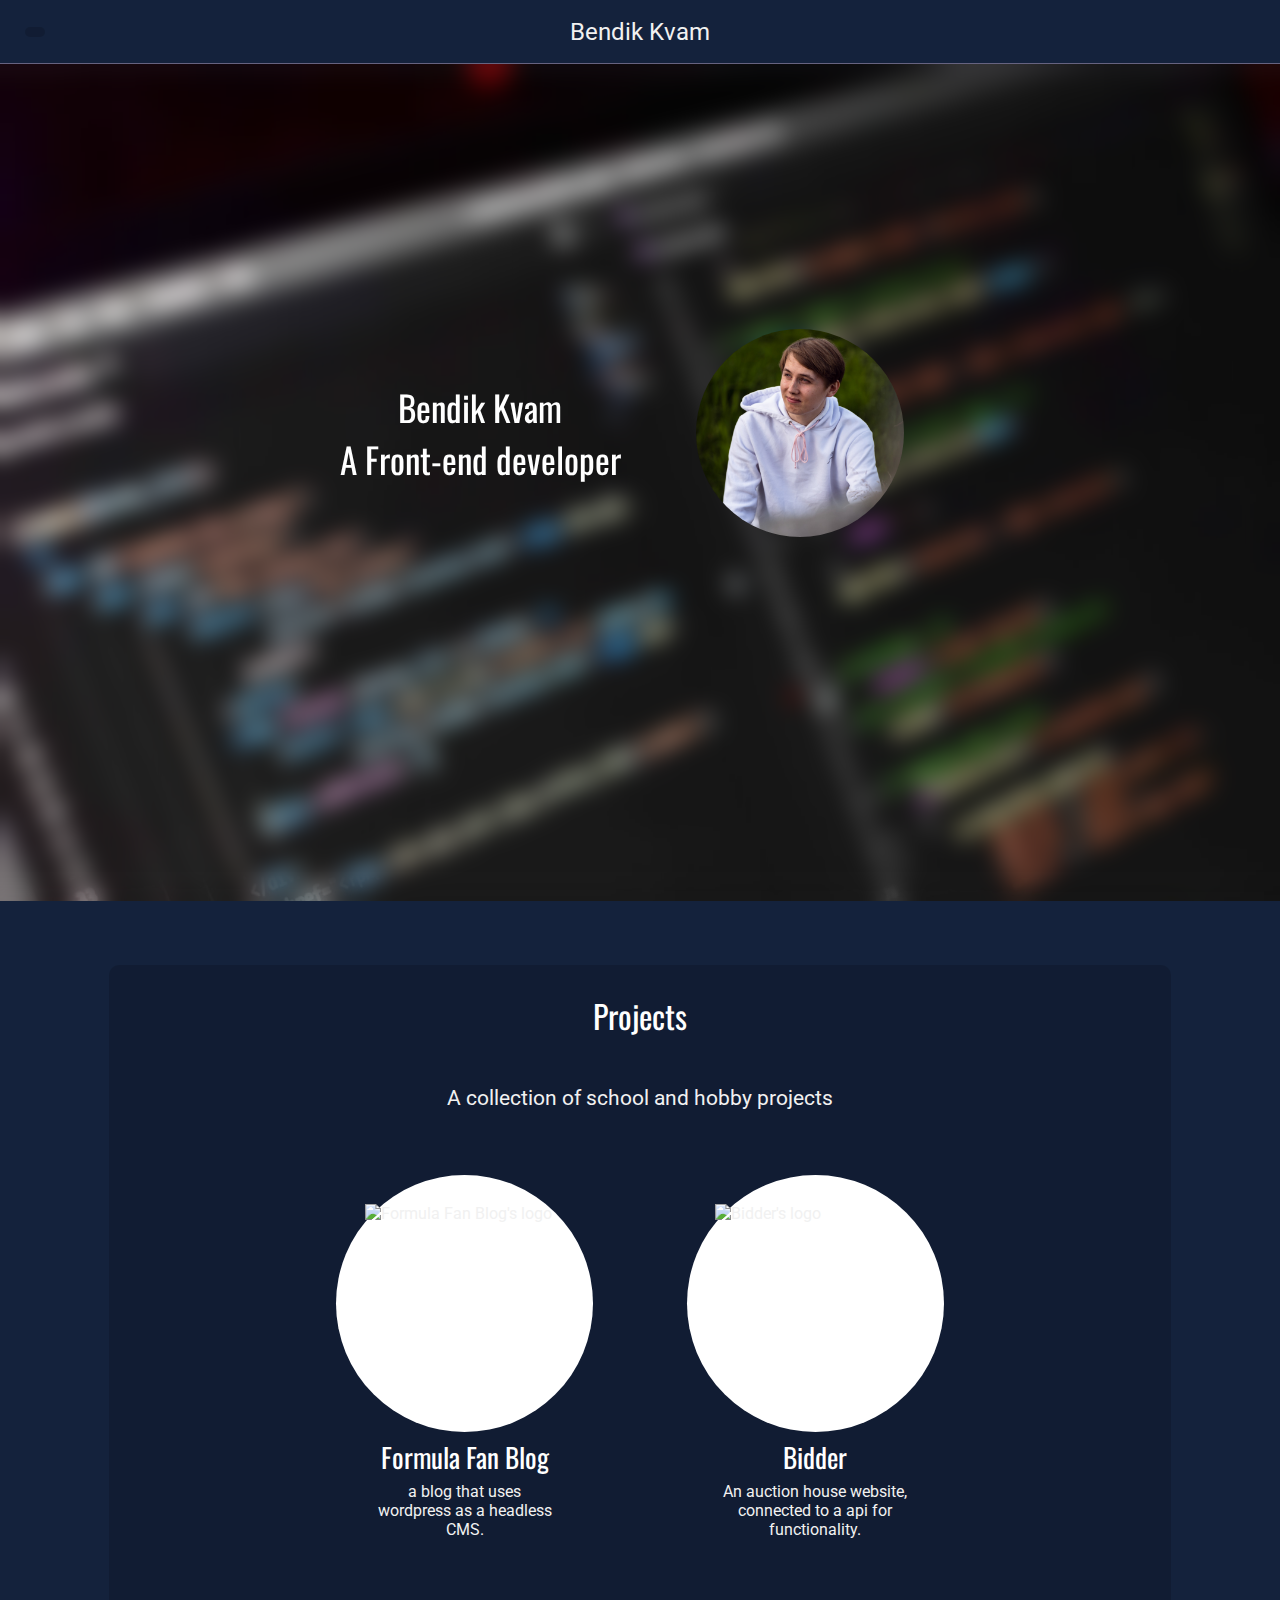
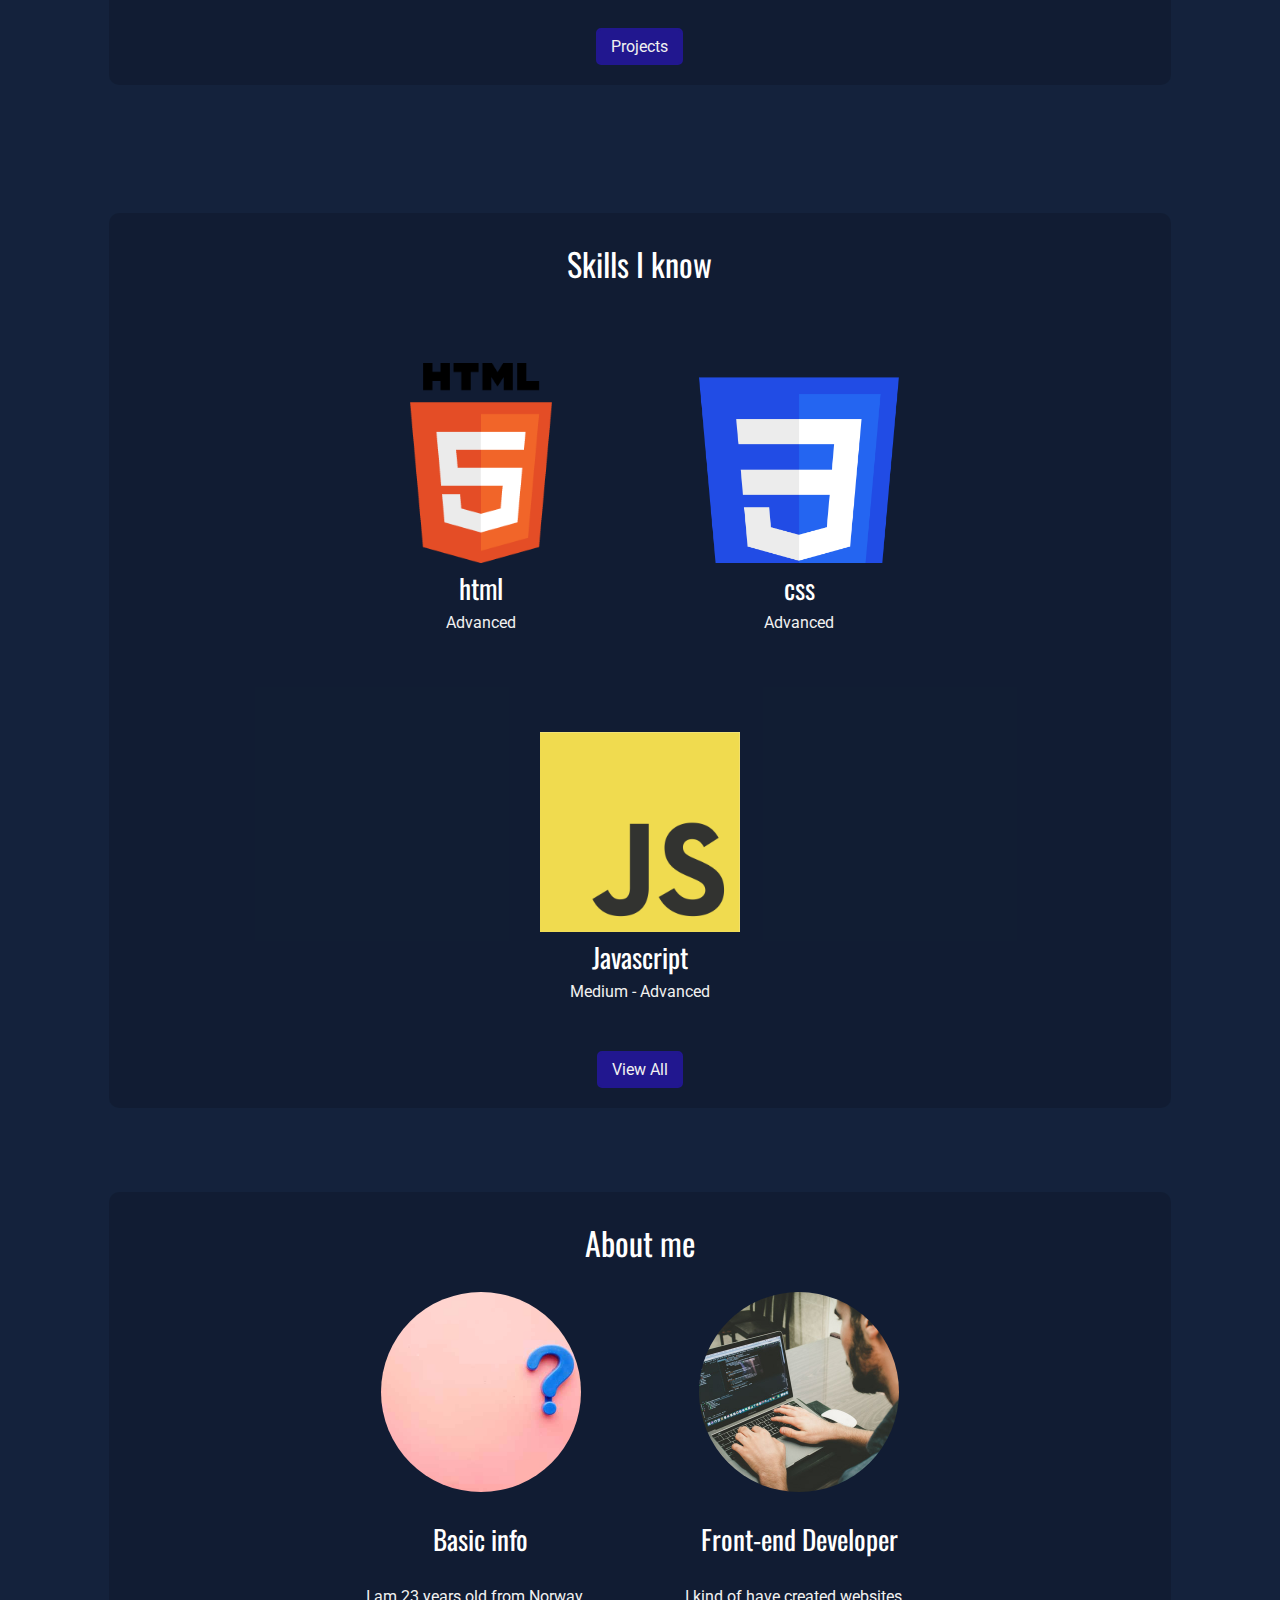
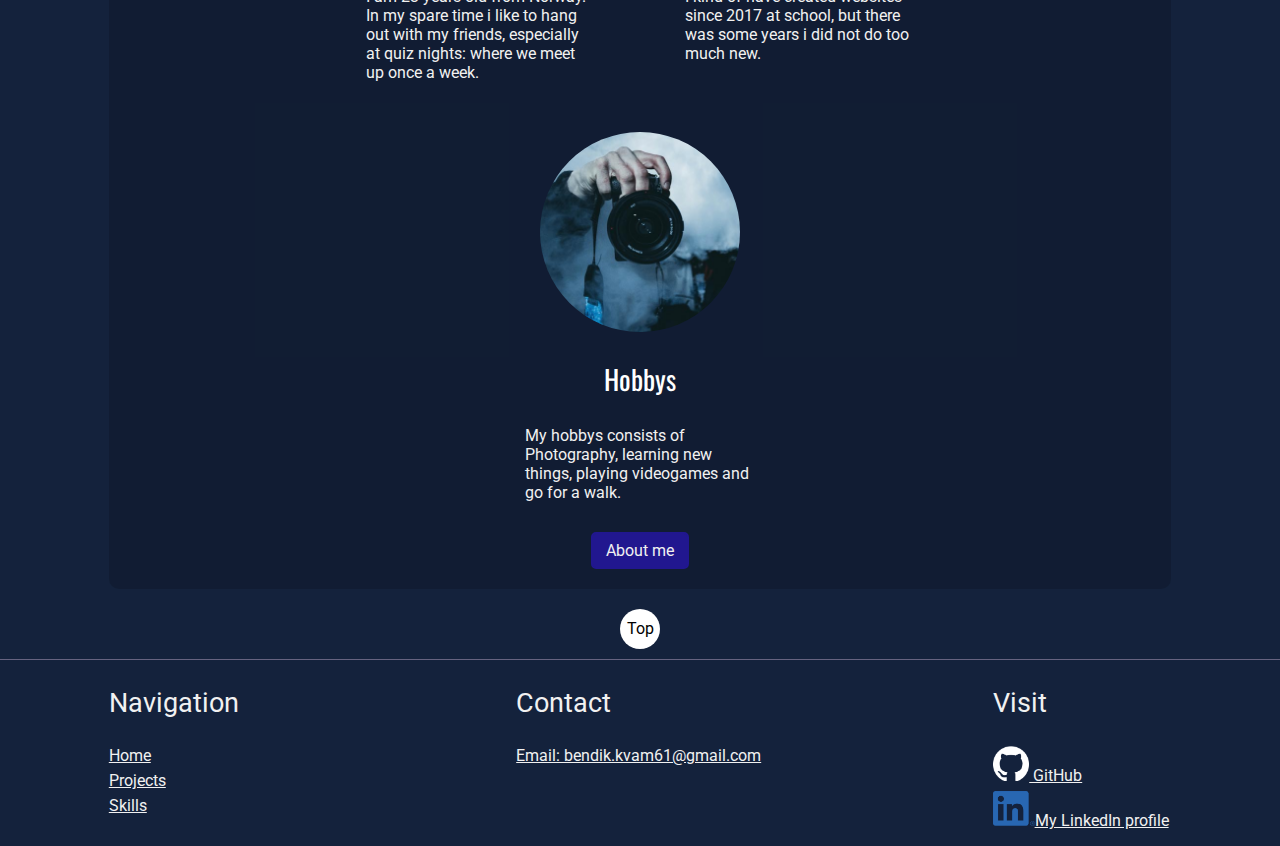
==== commit 10ed0c3d: "Merge branch 'build' into cssCleanup" ====
--- a/index.html
+++ b/index.html
@@ -30,21 +30,21 @@
             </ul>
         </section>
         </nav>
-        <a href="./index.html" id="logo">Bendik Kvam</a>
+        <a href="./index.html" class="centerHeader" id="logo">Bendik Kvam</a>
     </header>
    
     <main>
         <section id="hero">
             <div class="blurredBackground">
             <!--background image, blurred-->
-            <h1>Bendik Kvam <br> A Front-end developer</h1>
+            <h1 class="centerHeader">Bendik Kvam <br> A Front-end developer</h1>
             <img src="./assets/img/DSC00235.jpg" id="heroMe" class="rounded" alt="a picture of me(Bendik) looking to the left of the camera">
             <a href="#projectTop" id="scrollDown" aria-label="Button to scroll down to more content"><i class="fas fa-chevron-down"></i></a>
         </div>
         </section>
         <section class="content" id="projectTop">
             <h2>Projects</h2>
-            <p class="subHeader">A collection of school and hobby projects</p>
+            <p class="subHeader centerHeader">A collection of school and hobby projects</p>
             <div id="projects" class="changingContent">
                
             <!--json content here-->
@@ -73,7 +73,7 @@
             <a href="./aboutMe.html" class="button">About me</a>
         </section>
        
-        <a href="#top" class="toTop">Top</a>
+        <a href="#top" class="toTop centerHeader">Top</a>
     </main>
     <footer>
         <section class="navigation">
--- a/assets/style/style.css
+++ b/assets/style/style.css
@@ -2,6 +2,7 @@
     --box-background: rgba(0,0,0,0.15);
     --main-color: #14223C;
     --button-color: #21178F;
+    --icon-Color:#CDC8FF;
 }
 
 html{
@@ -34,14 +35,9 @@
     text-decoration: none;
     margin: 0px;
     font-size: 1.5rem;
-    text-align: center;
 }
 header i{
     color: white;
-}
-#toggler{
-    visibility: hidden;
-    width: 100%;
 }
 header label{
     background-color:var(--box-background);
@@ -50,7 +46,7 @@
 }
 header label i{
     font-size: 2rem;
-    color: #CDC8FF;
+    color: var(--icon-Color);
 }
 /*navigation*/
 #navigation{
@@ -148,7 +144,6 @@
     font-weight: 400;
 }
 h1{
-    text-align: center;
     font-size: 2.2rem;
 
 }
@@ -167,11 +162,12 @@
     font-weight: 400;
 
 }
-#want h2{
-text-align: center;
-}
+
 footer li, header li{
     list-style: none;
+}
+.centerHeader{
+    text-align: center;
 }
 /*buttons / link*/
 .button{
@@ -188,7 +184,7 @@
 }
 #backNav{
     background-color:var(--box-background);
-    color: #cdc8ff;
+    color: var(--icon-Color);
     border-radius: 10px;
     padding: 5px 20px;
     border: none;
@@ -219,9 +215,7 @@
 .content:last-of-type{
     margin-bottom: 20px;
 }
-.content h3, .content p{
-    text-align: center;
-}
+
 .content .button{
     margin: auto 0 20px 0;
 }
@@ -242,11 +236,8 @@
     flex-wrap: wrap;
     flex-direction: column;
     }
-.changingContent h3, .changingContent .subHeader{
-    text-align: center;
-}
+
 .changingContent p{
-    text-align: start;
     margin: 0 auto;
     width: 90%;
 }
@@ -259,9 +250,18 @@
     object-fit: cover;
 }
 .changingContent .projectLogo{
+    object-fit:contain;
+    border-radius: 0% !important;
+}
+.imageBackground{
     background-color: white;
     margin: auto;
-    object-fit:contain;
+    border-radius: 50%;
+    padding: 10%;
+    display: grid;
+    align-items: center;
+    grid-area: image;
+    
 }
 /*project front section*/
 .projectFront{
@@ -272,7 +272,6 @@
 }
 .projectFront p{
     width: 65%;
-    text-align: center;
 }
 .projectFront h3, .skills h3{
     margin-bottom: 5px;
@@ -283,11 +282,8 @@
 .skills{
     display: flex;
     flex-direction: column;
-    text-align: center;
-}
-.skills p{
-    text-align: center;
-}
+}
+
 /*about front section*/
 #aboutMe{
     column-gap: 10%;
@@ -309,9 +305,8 @@
     height: 40px;
     box-sizing: border-box;
     border-radius: 50%;
-    margin:  10px auto 10px auto;
+    margin:  auto auto 10px auto;
     position: relative;
-    text-align: center;
     line-height: 40px;
 }
 /* footer */
@@ -349,9 +344,6 @@
 
 
 /*all project page*/
-#allProjectHeader{
-    text-align: center;
-}
 #allProject{
     display: flex;
     flex-wrap: wrap;
@@ -374,13 +366,9 @@
     text-decoration: none;
 }
 #allProject a img{
-grid-area: image;
  margin: 0 auto;
  width: 75px;
  height: 75px;
- background-color: white;
- border-radius: 50%;
-
 }
 #allProject .text{
     grid-area: text;
@@ -419,7 +407,6 @@
 }
 main#aboutMe section h2{
     grid-area: h2;
-    text-align: center;
     margin-top: 5px;
 }
 main#aboutMe section .aboutContent{
@@ -437,12 +424,8 @@
 }
 
 /*skills*/
-.skills h3, .skills p{
-    text-align: center;
-}
-#skills h3{
-    text-align: center;
-}
+
+
 .json{
     display: flex;
     flex-wrap: wrap;
@@ -457,7 +440,6 @@
 }
 .skills{
     width: 40%;
-    text-align: center;
     margin: 50px 0;
 }
 .skills img{
@@ -471,21 +453,21 @@
 
 #singleProject{
     width: 50%;
-    margin: 10px auto 0px auto;
+    margin: 10px auto 10px auto;
     display: grid;
     column-gap: 10px;
+    row-gap: 1rem;
     grid-template-columns: 66% 33%;
     grid-template-areas: "image image"
     "mainText criterias"
     "mainText links"
     "mainText learned";
 }
-#singleProject div, #singleProject ul{
+#singleProject div{
     background-color: var(--box-background);
     border-radius: 10px;
 }
 #bgImage{
-    background-image: url("../img/DSC00235.jpg");
     background-repeat: no-repeat;
     background-size:cover;
 
@@ -509,8 +491,7 @@
 #text{
     grid-area: mainText;
     padding: 0px 10% 0px 10%;
-    margin-top: 1rem;
-    margin-bottom: 1rem;
+  
 }
 #text h1{
     margin-top: 2px;
@@ -524,12 +505,14 @@
 }
 .links{
     grid-area: links;
+}
+.links ul{
     list-style: none;
-    padding-left: 25px;
-    padding-bottom: 10px;
-
-}
-
+}
+
+.links li{
+    margin: 10px 0px;
+}
 .links img{
     max-width: 30px;
     max-height: 30px;
@@ -541,12 +524,14 @@
 }
 
 /*remove padding from ul*/
-#learned, .criterias{
+#learned ul , .criterias ul, .links ul{
     padding-left: 25px;
     padding-bottom: 10px;
-}
-ul h2{
-margin: 2px 0px 7px 0px;    
+    margin-bottom: 0px;
+}
+#singleProject h2{
+    padding-left: 25px;
+    margin: 0px;
 }
 @media screen and (max-width:1600px){
 
@@ -633,12 +618,13 @@
     .changingContent, .changingContent #aboutMe{
         flex-direction: column;
         align-items: center;
-        row-gap: 50px;
         margin-bottom: 20px;
     }
     .projectFront, .skills, #aboutMe .aboutFront{
-        
         width: 100%;
+    }
+    #projects.changingContent{
+        row-gap: 30px;
     } 
     #skills section div{
         width: 83%;
@@ -685,7 +671,6 @@
         width: 0px!important;
     }
     .blurredBackground{
-        grid-template-columns:1fr;
         grid-template-rows: 46.5vh 34.65vh 11.55vh;
     }
     .blurredBackground #heroMe{
@@ -701,14 +686,16 @@
     #projectTop{
         scroll-margin: 15px;
     }
-    .projectFront h3, .skills h3{
-        
-    }
+   
     .changingContent{
         width: 70%;
     }
     .changingContent article{
      width: 100%;
+    }
+    .changingContent .projectLogo{
+        width: 150px;
+        height: 150px;
     }
     /*project all page*/
     #allProject{
@@ -776,7 +763,6 @@
     }
     .blur{
         height: 100%;
-        width: 100%;
     }
     .screenshot{
         height: 200px;
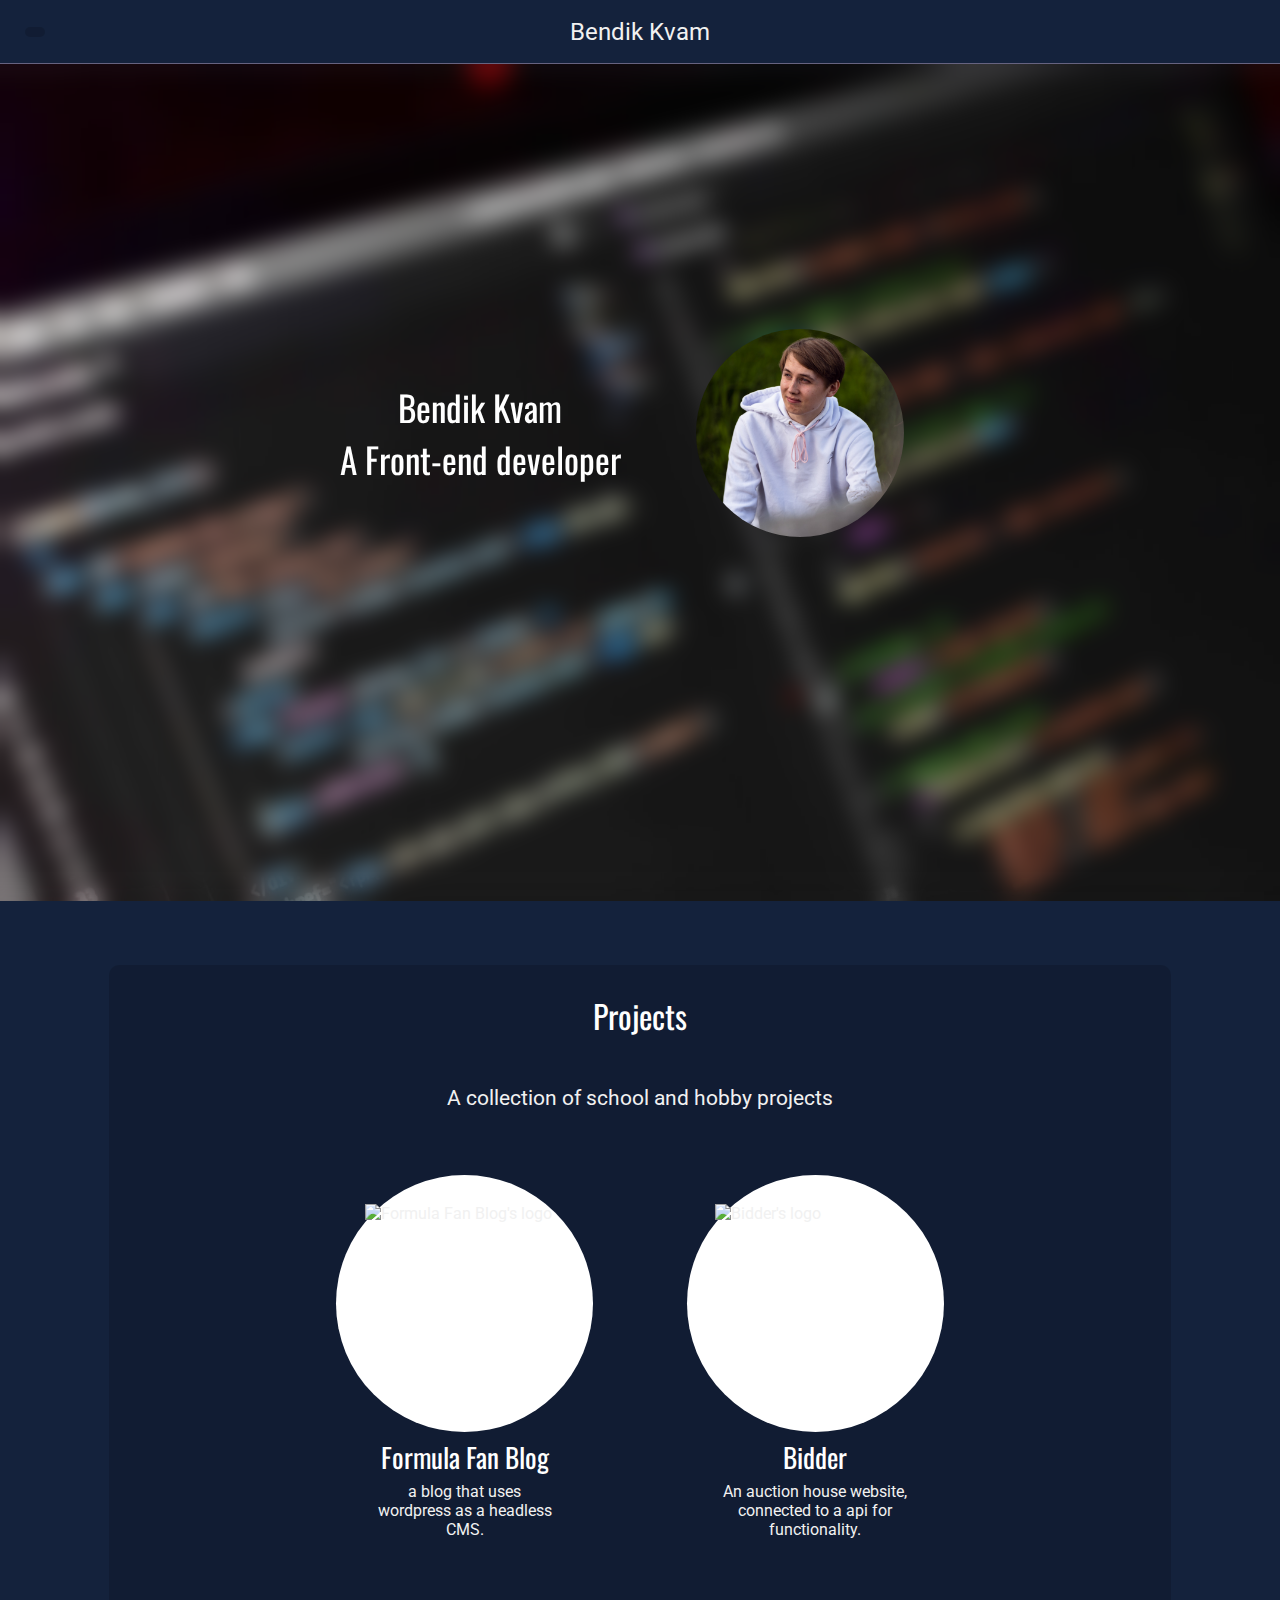
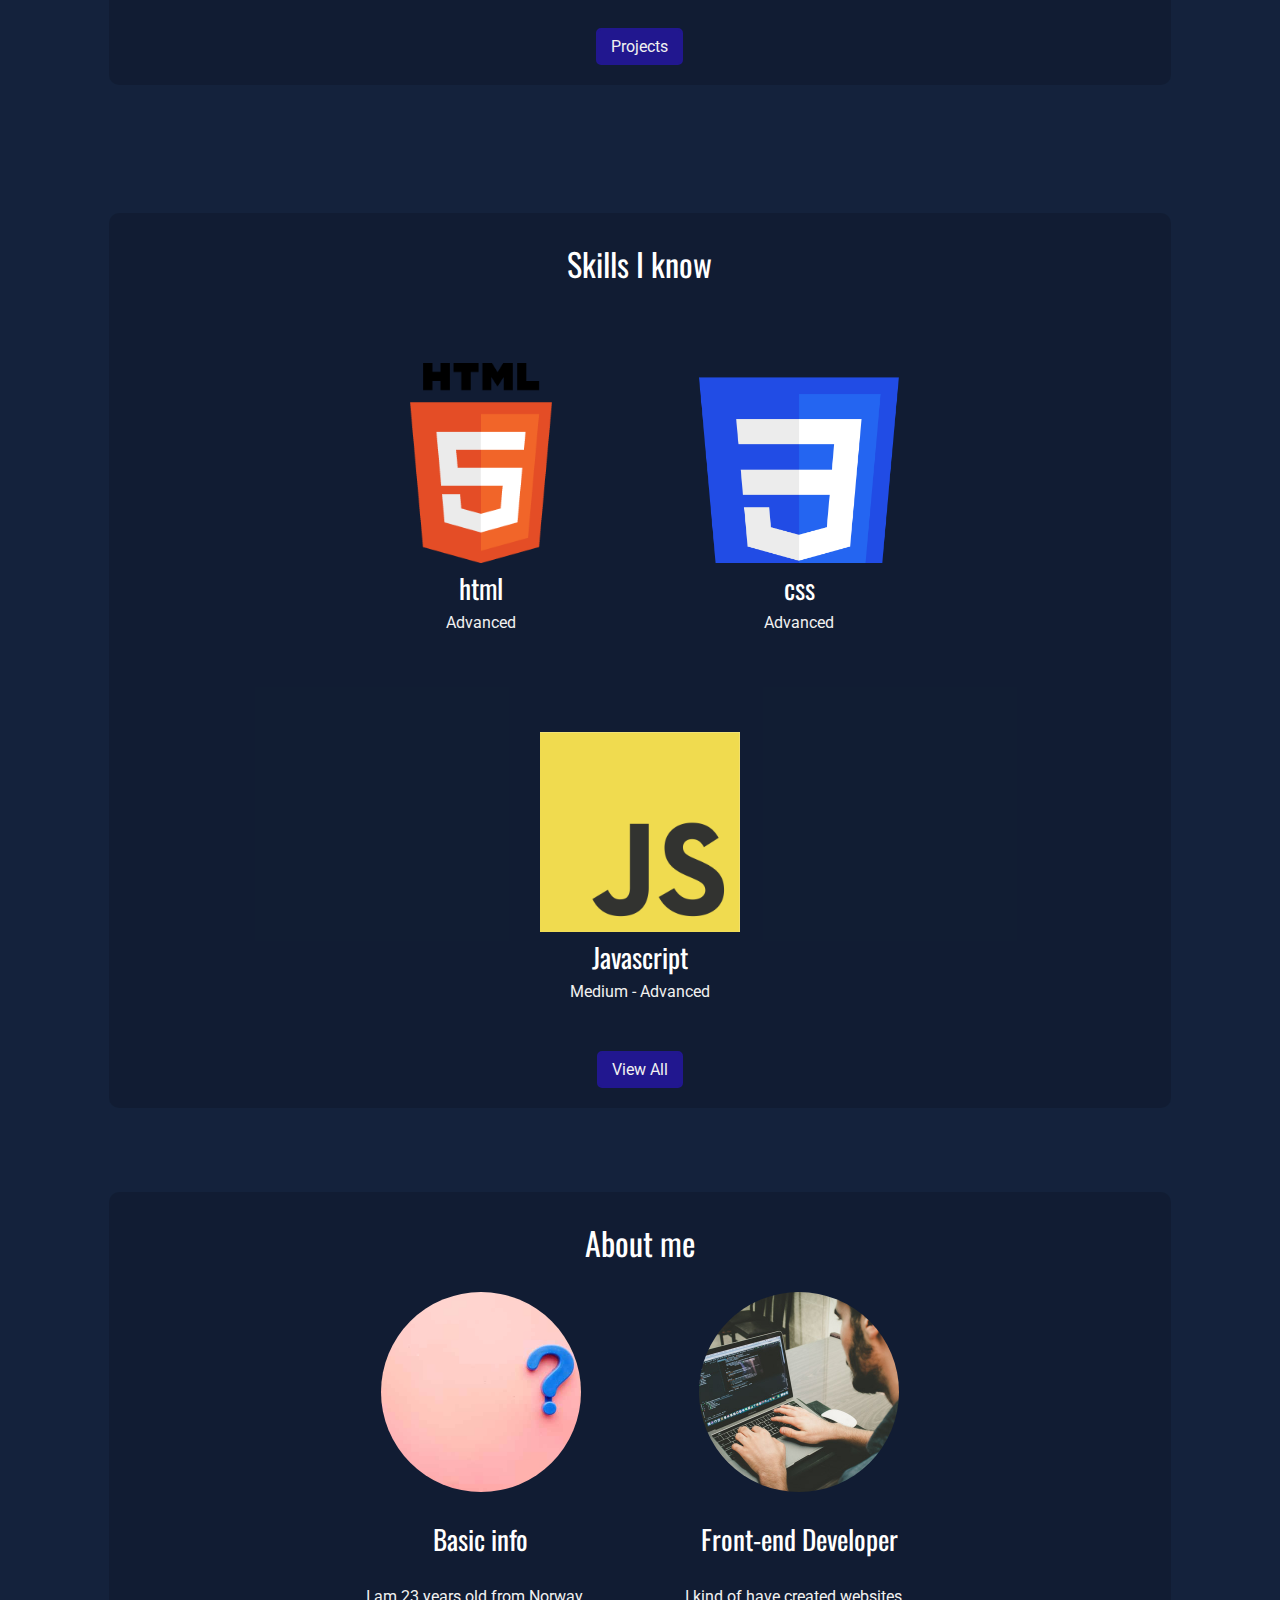
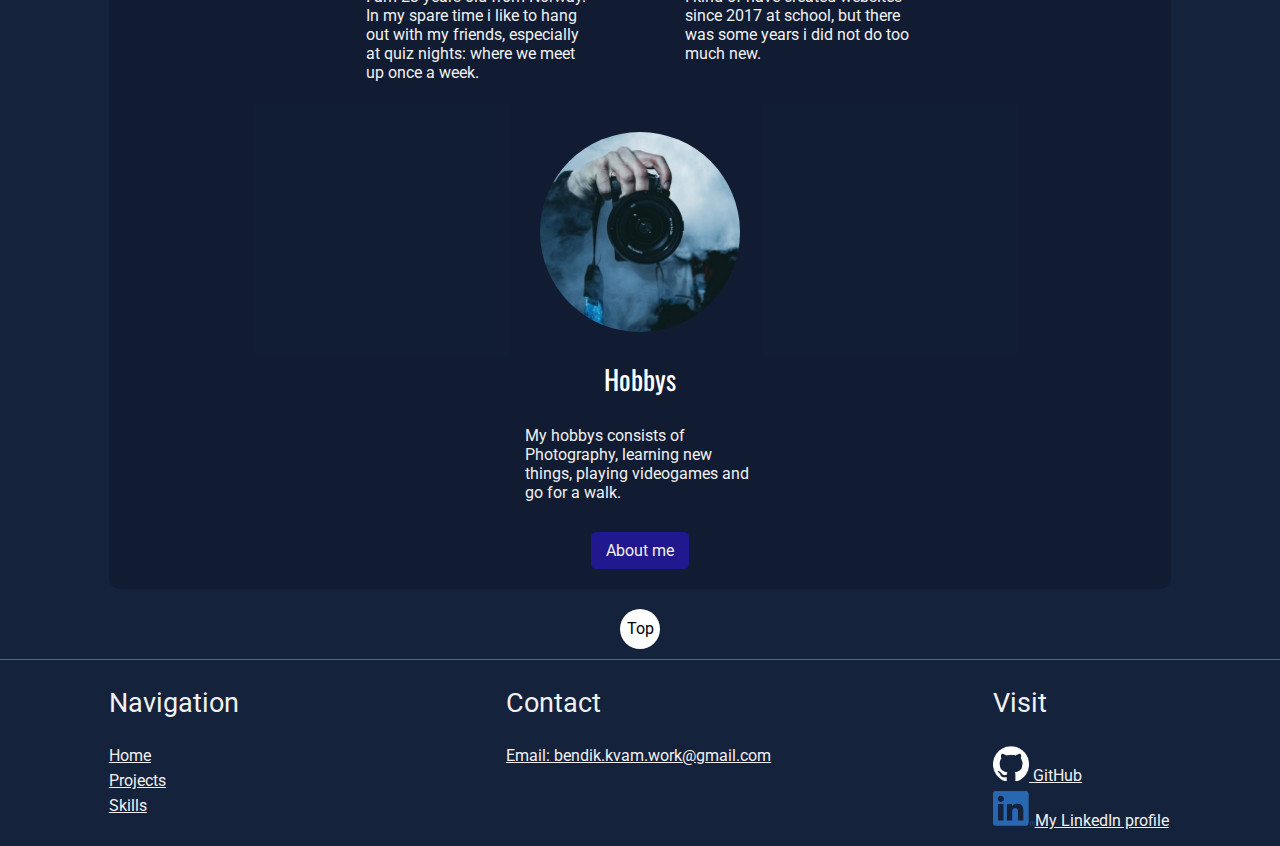
==== commit 8c181a37: "removed files, added project, fix for no logo, new email" ====
--- a/index.html
+++ b/index.html
@@ -86,7 +86,7 @@
         </section>
         <section class="contact">
             <h3>Contact</h3>
-               <a href="mailto:bendik.kvam61@gmail.com">Email: bendik.kvam61@gmail.com</a>
+            <a href="mailto:bendik.kvam.work@gmail.com">Email: bendik.kvam.work@gmail.com</a>
         </section>
         <section class="visit">
             <h3>Visit</h3>
--- a/assets/style/style.css
+++ b/assets/style/style.css
@@ -248,6 +248,13 @@
     margin: 0 auto;
     border-radius: 50%;
     object-fit: cover;
+}
+.altLogo p{
+    color: black;
+    font-weight: 900;
+    font-size: 2rem;
+    position: relative;
+    text-align: center;
 }
 .changingContent .projectLogo{
     object-fit:contain;
@@ -365,7 +372,7 @@
     border-radius: 5px;
     text-decoration: none;
 }
-#allProject a img{
+#allProject a img, #allProject .altLogo{
  margin: 0 auto;
  width: 75px;
  height: 75px;
@@ -517,6 +524,7 @@
     max-width: 30px;
     max-height: 30px;
     height: 30px;
+    width: 30px;
     border-radius: 50%;
 }
 #learned{
@@ -693,7 +701,7 @@
     .changingContent article{
      width: 100%;
     }
-    .changingContent .projectLogo{
+    .changingContent .projectLogo, .changingContent .altLogo{
         width: 150px;
         height: 150px;
     }
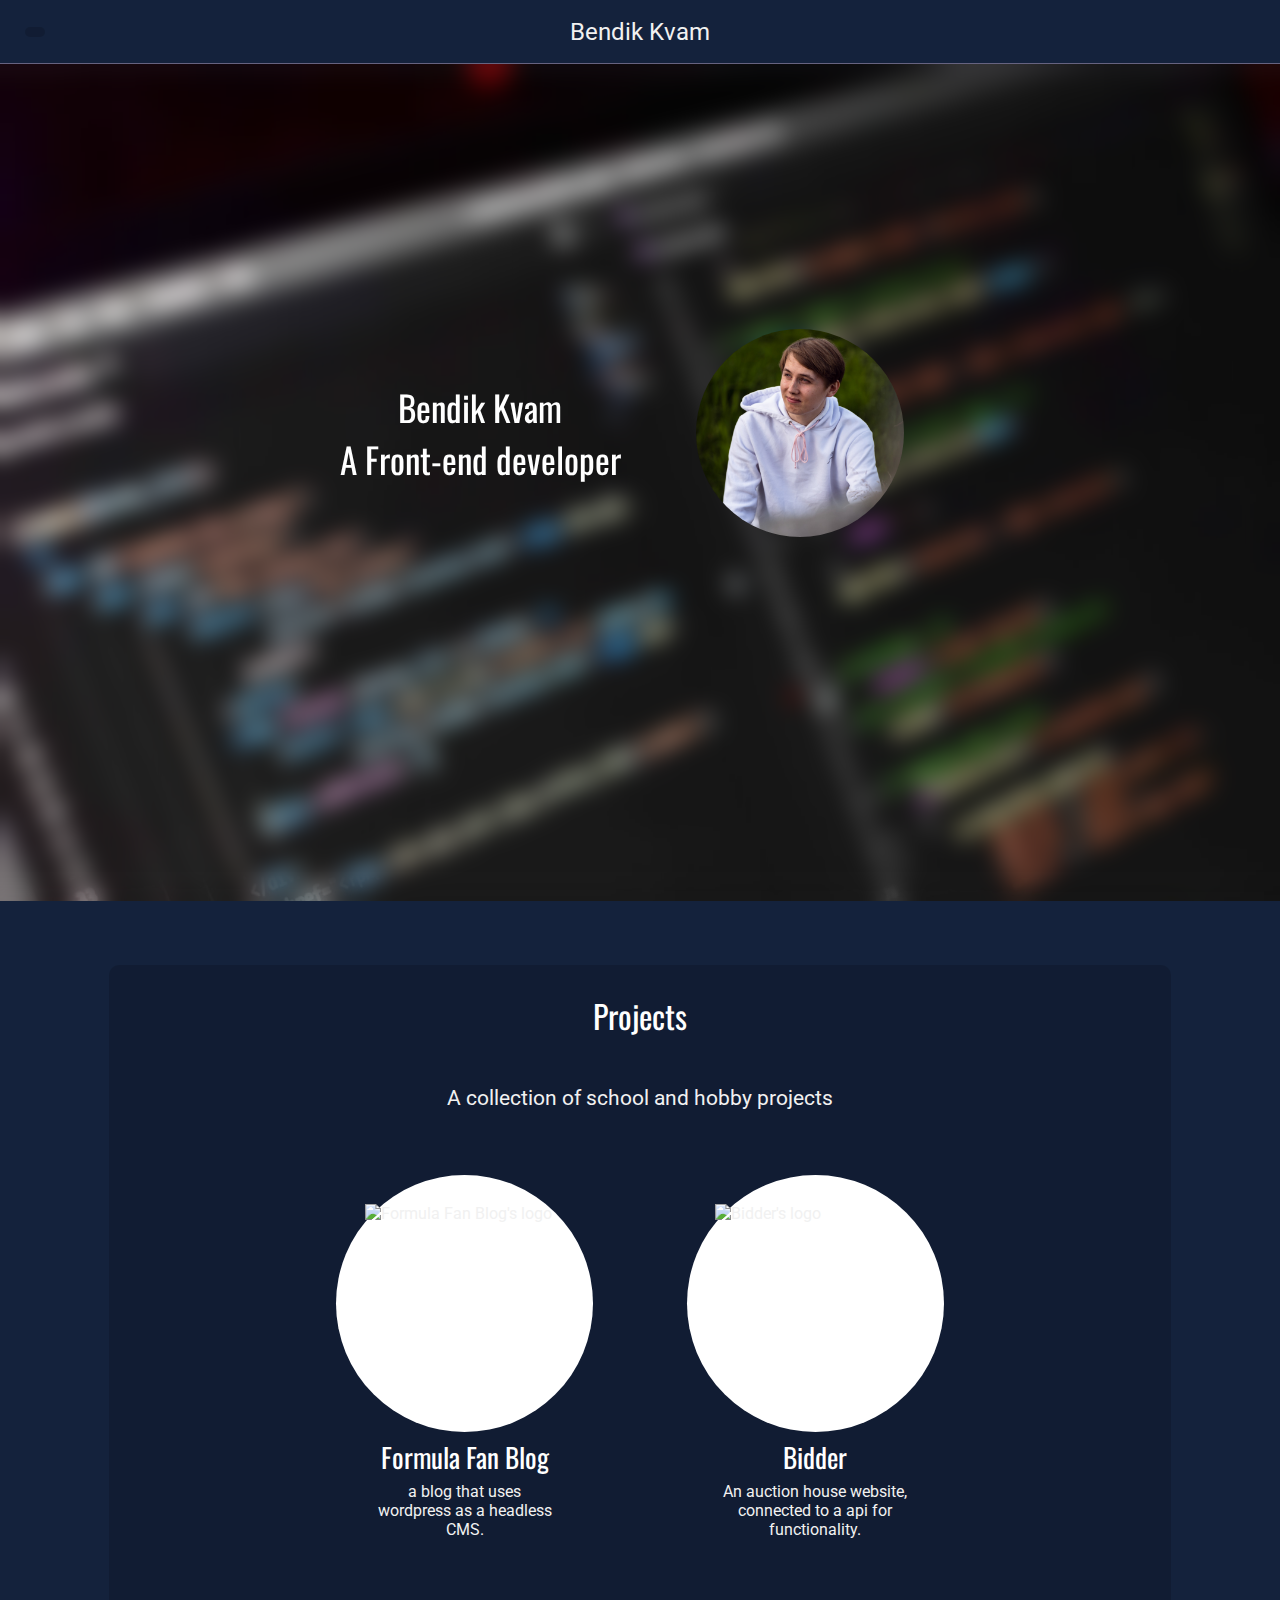
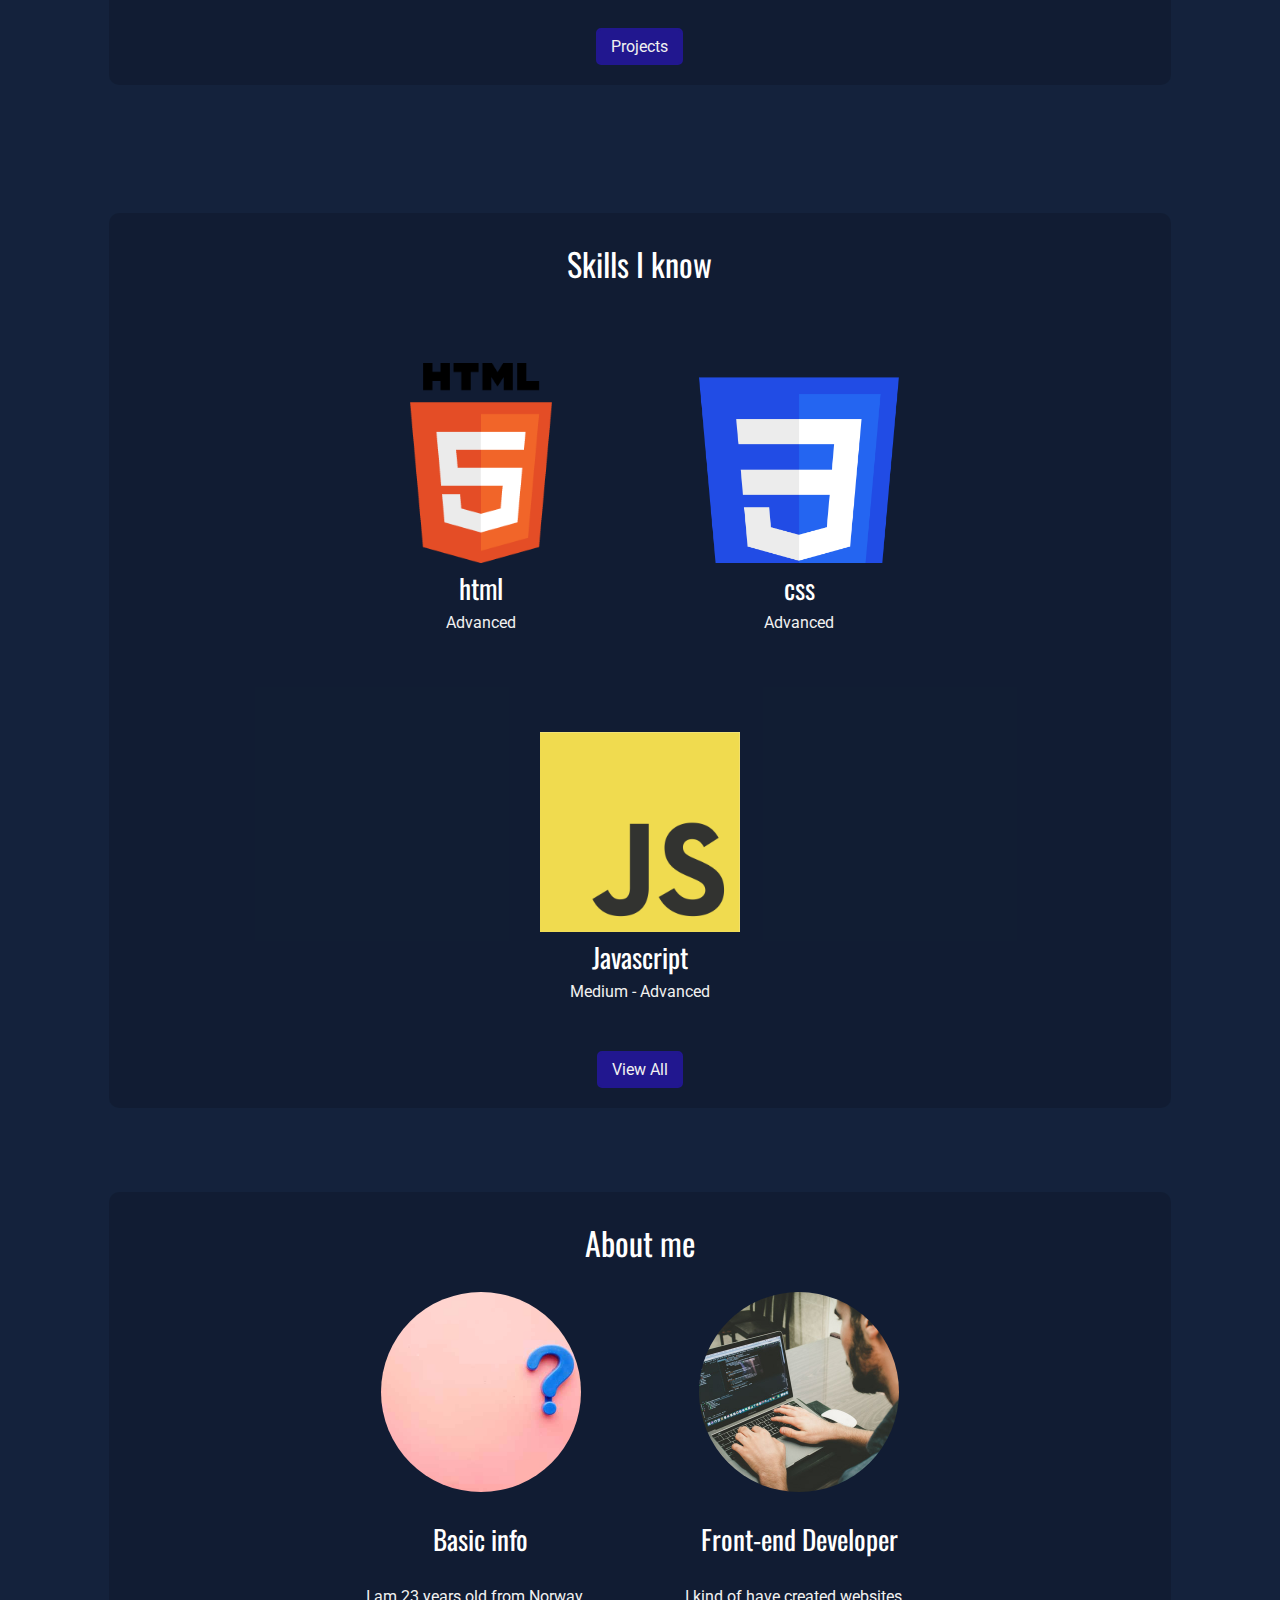
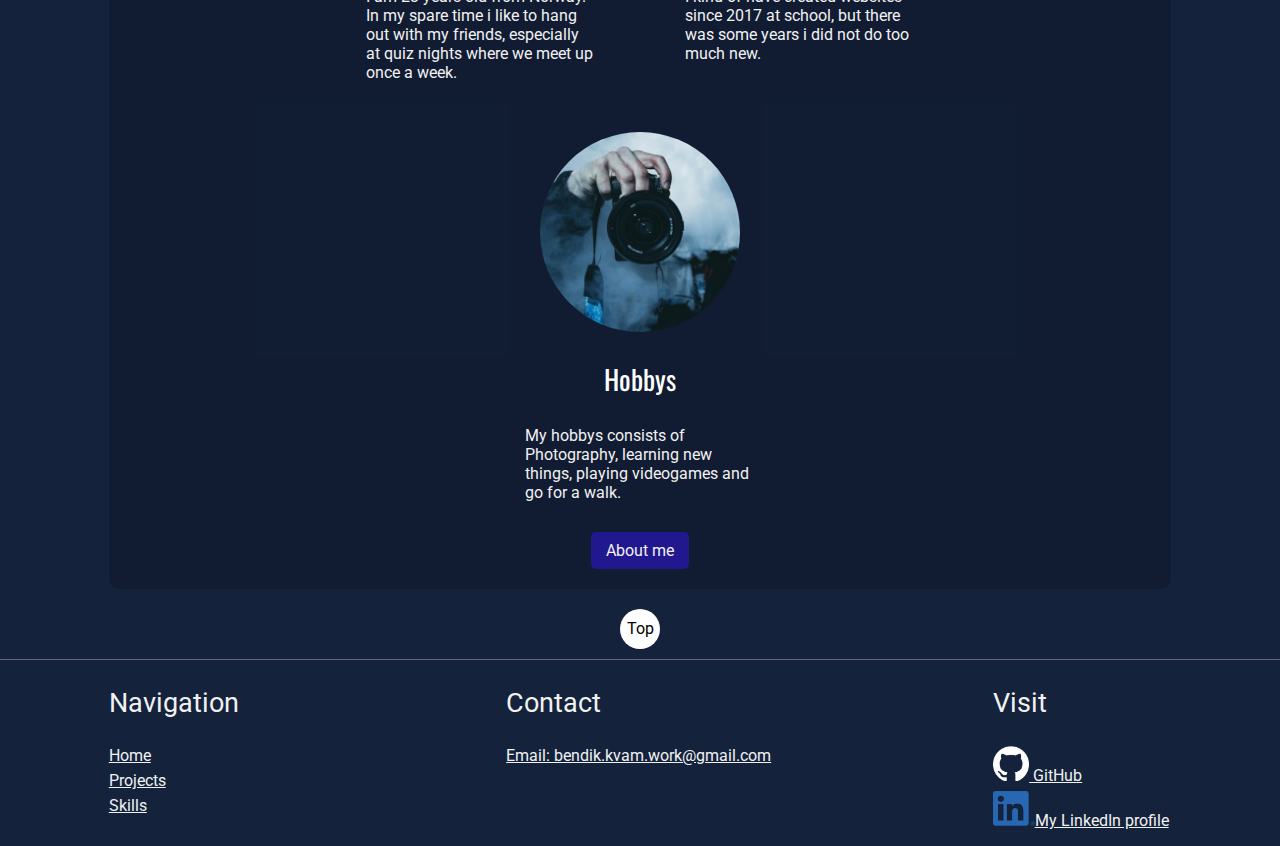
==== commit a7583d47: "added aria label  back button nav" ====
--- a/index.html
+++ b/index.html
@@ -19,7 +19,7 @@
         <nav id="navigation">
             <section id="navContent">
             <div id="topOfNav" class="hidden">
-            <button id="backNav"><i class="fas fa-arrow-left"></i></button>
+            <button aria-label="close the navbar" id="backNav"><i class="fas fa-arrow-left"></i></button>
             <p>Show me....</p>
             </div>
             <ul class="hidden">
--- a/assets/style/style.css
+++ b/assets/style/style.css
@@ -418,6 +418,7 @@
 }
 main#aboutMe section .aboutContent{
     grid-area: about;
+    margin: 0 auto;
     width: 75%;
 }
 main#aboutMe section img{
@@ -444,6 +445,9 @@
     border-radius: 10px;
     min-height: 50vh;
     padding: 30px 0px;
+}
+.json:last-of-type{
+    margin-bottom: 10px;
 }
 .skills{
     width: 40%;
@@ -670,42 +674,8 @@
         grid-row: 1/2;
     }
 }
-
-@media screen and (max-width: 425px){
-    .showNav{
-        width: 100vw !important;
-    }
-    .showNavParent{
-        width: 0px!important;
-    }
-    .blurredBackground{
-        grid-template-rows: 46.5vh 34.65vh 11.55vh;
-    }
-    .blurredBackground #heroMe{
-        width: 60%;
-    }
-    .content{
-        width: 90%;
-    }
-    /*allcontent landingpage*/
-    #projectTop .subHeader{
-        display: none;
-    }
-    #projectTop{
-        scroll-margin: 15px;
-    }
-   
-    .changingContent{
-        width: 70%;
-    }
-    .changingContent article{
-     width: 100%;
-    }
-    .changingContent .projectLogo, .changingContent .altLogo{
-        width: 150px;
-        height: 150px;
-    }
-    /*project all page*/
+@media screen and (max-width: 500px){
+        /*project all page*/
     #allProject{
         width: 90%;
     }
@@ -724,6 +694,42 @@
         text-align: center;
     }
         
+}
+@media screen and (max-width: 425px){
+    .showNav{
+        width: 100vw !important;
+    }
+    .showNavParent{
+        width: 0px!important;
+    }
+    .blurredBackground{
+        grid-template-rows: 46.5vh 34.65vh 11.55vh;
+    }
+    .blurredBackground #heroMe{
+        width: 60%;
+    }
+    .content{
+        width: 90%;
+    }
+    /*allcontent landingpage*/
+    #projectTop .subHeader{
+        display: none;
+    }
+    #projectTop{
+        scroll-margin: 15px;
+    }
+   
+    .changingContent{
+        width: 70%;
+    }
+    .changingContent article{
+     width: 100%;
+    }
+    .changingContent .projectLogo, .changingContent .altLogo{
+        width: 150px;
+        height: 150px;
+    }
+  
     
     .navigation{
         grid-column: 2/4;
